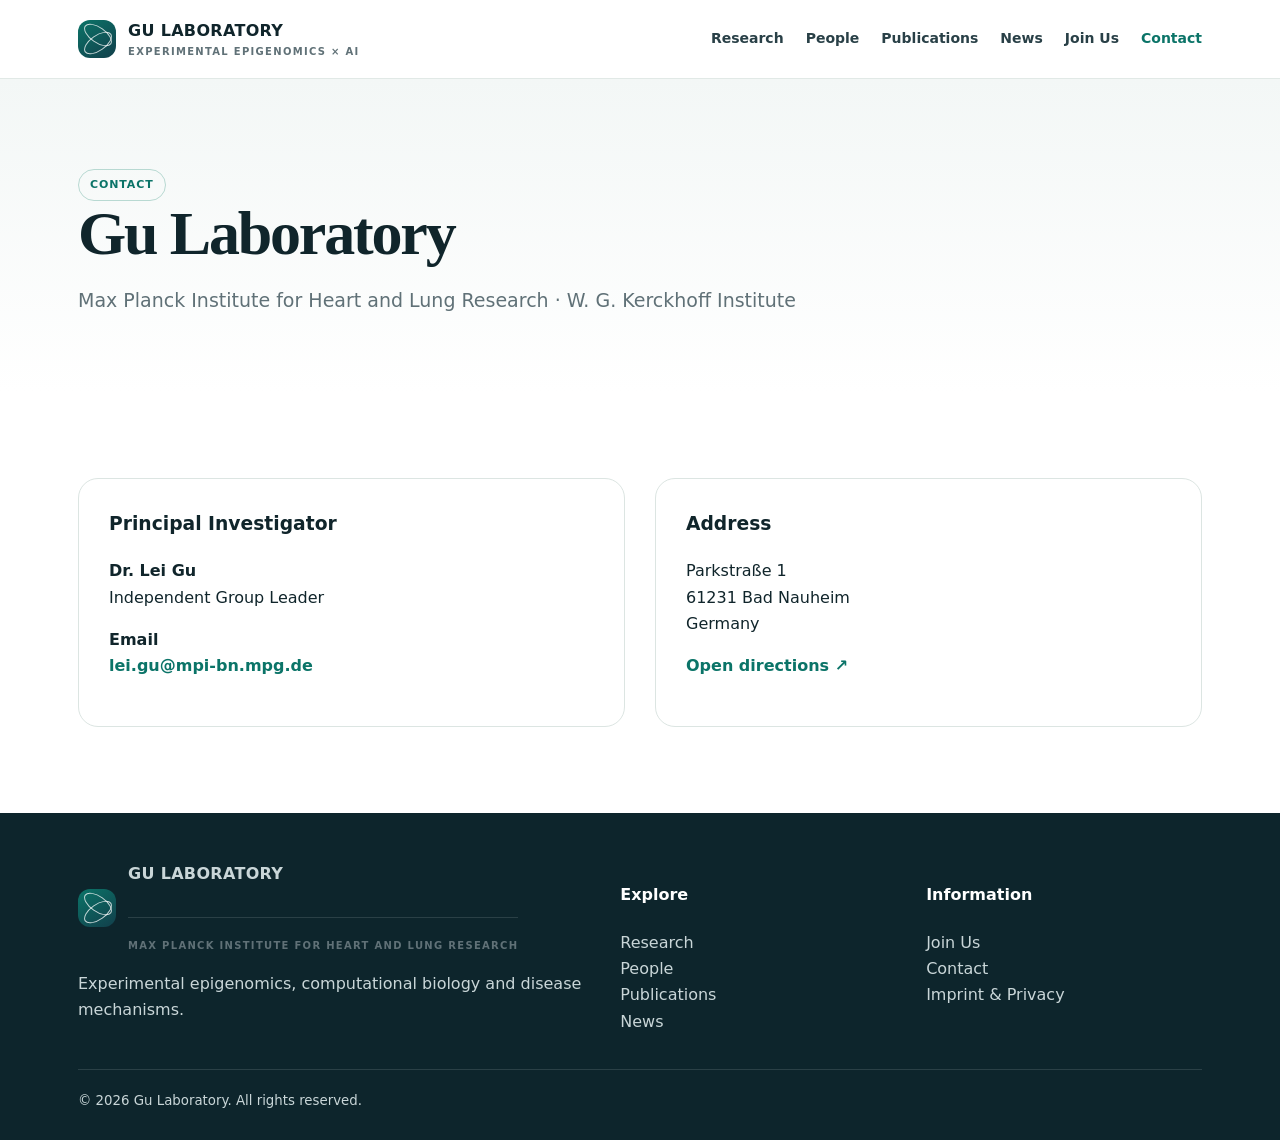
==== contact.html @ 1785a501 "Add contact page" ====
<!doctype html><html lang="en"><head><meta charset="utf-8"><meta name="viewport" content="width=device-width,initial-scale=1"><title>Contact | Gu Laboratory</title><meta name="description" content="Contact details for the Gu Laboratory in Bad Nauheim, Germany."><link rel="stylesheet" href="assets/styles.css"></head><body><header class="site-header"><div class="wrap nav"><a class="brand" href="index.html"><i class="mark"></i><span>GU LABORATORY<small>Experimental Epigenomics × AI</small></span></a><button class="menu" aria-label="Toggle navigation">☰</button><nav class="navlinks"><a href="research.html">Research</a><a href="people.html">People</a><a href="publications.html">Publications</a><a href="news.html">News</a><a href="join.html">Join Us</a><a class="active" href="contact.html">Contact</a></nav></div></header><main><section class="page-hero"><div class="wrap"><span class="pill">Contact</span><h1>Gu Laboratory</h1><p>Max Planck Institute for Heart and Lung Research · W. G. Kerckhoff Institute</p></div></section><section class="section"><div class="wrap contact-grid"><div class="contact-box"><h3>Principal Investigator</h3><p><strong>Dr. Lei Gu</strong><br>Independent Group Leader</p><p><strong>Email</strong><br><a class="text-link" href="mailto:lei.gu@mpi-bn.mpg.de">lei.gu@mpi-bn.mpg.de</a></p></div><div class="contact-box"><h3>Address</h3><p>Parkstraße 1<br>61231 Bad Nauheim<br>Germany</p><p><a class="text-link" href="https://www.google.com/maps/search/?api=1&query=Parkstra%C3%9Fe+1%2C+61231+Bad+Nauheim%2C+Germany" target="_blank" rel="noopener">Open directions ↗</a></p></div></div></section></main><footer class="footer"><div class="wrap"><div class="footer-grid"><div><a class="brand" href="index.html"><i class="mark"></i><span>GU LABORATORY<small>Max Planck Institute for Heart and Lung Research</small></span></a><p>Experimental epigenomics, computational biology and disease mechanisms.</p></div><div><h4>Explore</h4><a href="research.html">Research</a><br><a href="people.html">People</a><br><a href="publications.html">Publications</a><br><a href="news.html">News</a></div><div><h4>Information</h4><a href="join.html">Join Us</a><br><a href="contact.html">Contact</a><br><a href="legal.html">Imprint & Privacy</a></div></div><small>© 2026 Gu Laboratory. All rights reserved.</small></div></footer><script src="assets/script.js"></script></body></html>
---- assets/styles.css ----
:root{--ink:#10252b;--muted:#607177;--paper:#f6f8f7;--white:#fff;--teal:#0b7468;--teal2:#3aa894;--line:#dce5e2;--navy:#123a46;--max:1180px;--radius:20px;--shadow:0 18px 45px rgba(14,45,52,.10)}
*{box-sizing:border-box}html{scroll-behavior:smooth}body{margin:0;font-family:Inter,ui-sans-serif,system-ui,-apple-system,BlinkMacSystemFont,"Segoe UI",sans-serif;color:var(--ink);background:var(--white);line-height:1.65}a{color:inherit}img{max-width:100%;display:block}.wrap{max-width:var(--max);margin:auto;padding:0 28px}.site-header{position:sticky;top:0;z-index:50;background:rgba(255,255,255,.94);backdrop-filter:blur(14px);border-bottom:1px solid rgba(220,229,226,.85)}.nav{height:78px;display:flex;align-items:center;justify-content:space-between;gap:24px}.brand{text-decoration:none;display:flex;align-items:center;gap:12px;font-weight:800;letter-spacing:.02em}.mark{width:38px;height:38px;border-radius:12px;background:linear-gradient(145deg,var(--teal),#123f4b);position:relative;overflow:hidden}.mark:before,.mark:after{content:"";position:absolute;border:1px solid rgba(255,255,255,.75);border-radius:50%;width:30px;height:14px;left:4px}.mark:before{top:7px;transform:rotate(35deg)}.mark:after{bottom:7px;transform:rotate(-35deg)}.brand span small{display:block;font-size:10px;color:var(--muted);font-weight:700;letter-spacing:.13em;text-transform:uppercase}.navlinks{display:flex;align-items:center;gap:22px}.navlinks a{text-decoration:none;font-size:14px;font-weight:650;color:#294047}.navlinks a:hover,.navlinks a.active{color:var(--teal)}.menu{display:none;border:0;background:none;font-size:28px}.hero{min-height:650px;display:grid;align-items:center;background:radial-gradient(circle at 82% 35%,rgba(58,168,148,.30),transparent 24%),radial-gradient(circle at 72% 65%,rgba(141,216,200,.12),transparent 22%),linear-gradient(120deg,#071f26 0%,#0d3540 52%,#0b7468 100%)}.hero-inner{padding:92px 0;color:white;max-width:790px}.eyebrow{font-size:12px;letter-spacing:.18em;text-transform:uppercase;font-weight:800;color:#8dd8c8}.hero h1{font-family:Georgia,"Times New Roman",serif;font-size:clamp(48px,7vw,86px);line-height:.98;letter-spacing:-.045em;margin:16px 0 28px}.hero p{font-size:20px;max-width:720px;color:#d9e7e5}.actions{display:flex;gap:12px;flex-wrap:wrap;margin-top:34px}.btn{display:inline-flex;align-items:center;justify-content:center;text-decoration:none;border-radius:999px;padding:12px 20px;font-size:14px;font-weight:800;border:1px solid transparent}.btn.primary{background:#fff;color:var(--ink)}.btn.ghost{border-color:rgba(255,255,255,.5);color:#fff}.section{padding:86px 0}.section.soft{background:var(--paper)}.section-head{display:flex;justify-content:space-between;align-items:end;gap:30px;margin-bottom:34px}.section-head h2,.page-hero h1{font-family:Georgia,"Times New Roman",serif;font-size:clamp(38px,5vw,62px);line-height:1.05;letter-spacing:-.035em;margin:0}.section-head p{max-width:570px;color:var(--muted);margin:0}.grid{display:grid;gap:20px}.grid.cols-3{grid-template-columns:repeat(3,1fr)}.grid.cols-2{grid-template-columns:repeat(2,1fr)}.card{border:1px solid var(--line);border-radius:var(--radius);padding:28px;background:#fff;box-shadow:0 5px 20px rgba(20,60,66,.03)}.card h3{font-size:20px;margin:8px 0 10px}.card p{margin:0;color:var(--muted)}.number{font-size:12px;font-weight:900;color:var(--teal);letter-spacing:.12em}.research-card{min-height:270px;display:flex;flex-direction:column}.research-card .arrow{margin-top:auto;padding-top:24px;color:var(--teal);font-weight:800}.metric-row{display:grid;grid-template-columns:repeat(4,1fr);gap:1px;background:var(--line);border:1px solid var(--line);border-radius:var(--radius);overflow:hidden}.metric{background:#fff;padding:30px}.metric strong{display:block;font-family:Georgia,serif;font-size:34px}.metric span{font-size:13px;color:var(--muted)}.split{display:grid;grid-template-columns:1.05fr .95fr;gap:54px;align-items:center}.quote-panel{background:var(--navy);color:#fff;border-radius:28px;padding:48px;box-shadow:var(--shadow)}.quote-panel h2{font-family:Georgia,serif;font-size:40px;line-height:1.12;margin:0 0 18px}.quote-panel p{color:#d6e3e4}.news-card time{font-size:12px;color:var(--teal);font-weight:800;letter-spacing:.08em}.news-card h3{font-size:20px}.text-link{font-weight:800;color:var(--teal);text-decoration:none}.page-hero{padding:90px 0 56px;background:linear-gradient(180deg,#f3f7f6,#fff)}.page-hero p{font-size:19px;color:var(--muted);max-width:770px}.pill{display:inline-block;border:1px solid #b8d9d2;color:var(--teal);padding:6px 11px;border-radius:999px;font-size:11px;font-weight:850;letter-spacing:.08em;text-transform:uppercase}.program{padding:34px 0;border-top:1px solid var(--line);display:grid;grid-template-columns:70px 1fr 340px;gap:28px}.program h2{font-family:Georgia,serif;margin:0;font-size:32px}.program p{color:var(--muted);margin:8px 0}.program .meta{font-size:13px;color:#4f656b}.people-grid{display:grid;grid-template-columns:repeat(3,1fr);gap:18px}.person{border-top:3px solid var(--teal);border-radius:0 0 var(--radius) var(--radius);background:var(--paper);padding:25px;min-height:170px}.person h3{margin:0 0 3px}.role{font-size:13px;color:var(--teal);font-weight:800}.person p{font-size:14px;color:var(--muted)}.pi{display:grid;grid-template-columns:1.1fr .9fr;gap:24px;background:var(--navy);color:white;border-radius:28px;padding:42px;margin-bottom:42px}.pi p{color:#d6e3e4}.pi aside{border-left:1px solid rgba(255,255,255,.2);padding-left:28px}.pi aside div{margin-bottom:16px}.pi small{display:block;color:#8fd3c6;text-transform:uppercase;letter-spacing:.1em;font-weight:800}.pub-toolbar{display:flex;gap:8px;flex-wrap:wrap;margin-bottom:26px}.filter{border:1px solid var(--line);background:white;padding:8px 13px;border-radius:999px;font-weight:750;cursor:pointer}.filter.active{background:var(--ink);color:white}.pub{padding:24px 0;border-top:1px solid var(--line);display:grid;grid-template-columns:72px 1fr 120px;gap:18px}.pub .year{font-weight:900;color:var(--teal)}.pub h3{font-size:18px;margin:0 0 5px}.pub p{margin:0;color:var(--muted);font-size:14px}.journal{text-align:right;font-size:12px;font-weight:800;letter-spacing:.04em}.notice{border-left:4px solid var(--teal);background:#f0f7f5;padding:18px 20px;border-radius:0 14px 14px 0;color:#43585e}.contact-grid{display:grid;grid-template-columns:1fr 1fr;gap:30px}.contact-box{border:1px solid var(--line);border-radius:var(--radius);padding:30px}.contact-box h3{margin-top:0}.footer{background:#0d252c;color:#c9d6d8;padding:48px 0 28px}.footer-grid{display:grid;grid-template-columns:1.3fr repeat(2,.7fr);gap:30px}.footer a{color:#c9d6d8;text-decoration:none}.footer h4{color:#fff}.footer small{display:block;border-top:1px solid rgba(255,255,255,.12);padding-top:20px;margin-top:30px}.prose{max-width:860px}.prose h2{font-family:Georgia,serif;margin-top:42px}.prose p,.prose li{color:#4f6268}.tagline{font-family:Georgia,serif;font-size:30px;line-height:1.3}.hide{display:none!important}
@media(max-width:900px){.navlinks{display:none;position:absolute;top:78px;left:0;right:0;background:#fff;padding:20px 28px;border-bottom:1px solid var(--line);flex-direction:column;align-items:flex-start}.navlinks.open{display:flex}.menu{display:block}.grid.cols-3,.grid.cols-2,.people-grid,.split,.contact-grid,.pi{grid-template-columns:1fr}.metric-row{grid-template-columns:1fr 1fr}.program{grid-template-columns:50px 1fr}.program .meta{grid-column:2}.pub{grid-template-columns:60px 1fr}.journal{grid-column:2;text-align:left}.hero{min-height:590px;background-position:60% center}}
@media(max-width:560px){.wrap{padding:0 20px}.section{padding:64px 0}.hero-inner{padding:70px 0}.hero p{font-size:17px}.metric-row{grid-template-columns:1fr}.section-head{display:block}.section-head p{margin-top:14px}.program{grid-template-columns:1fr}.program .meta{grid-column:auto}.pi{padding:30px}.pi aside{border-left:0;border-top:1px solid rgba(255,255,255,.2);padding:20px 0 0}.footer-grid{grid-template-columns:1fr}.page-hero{padding-top:64px}}
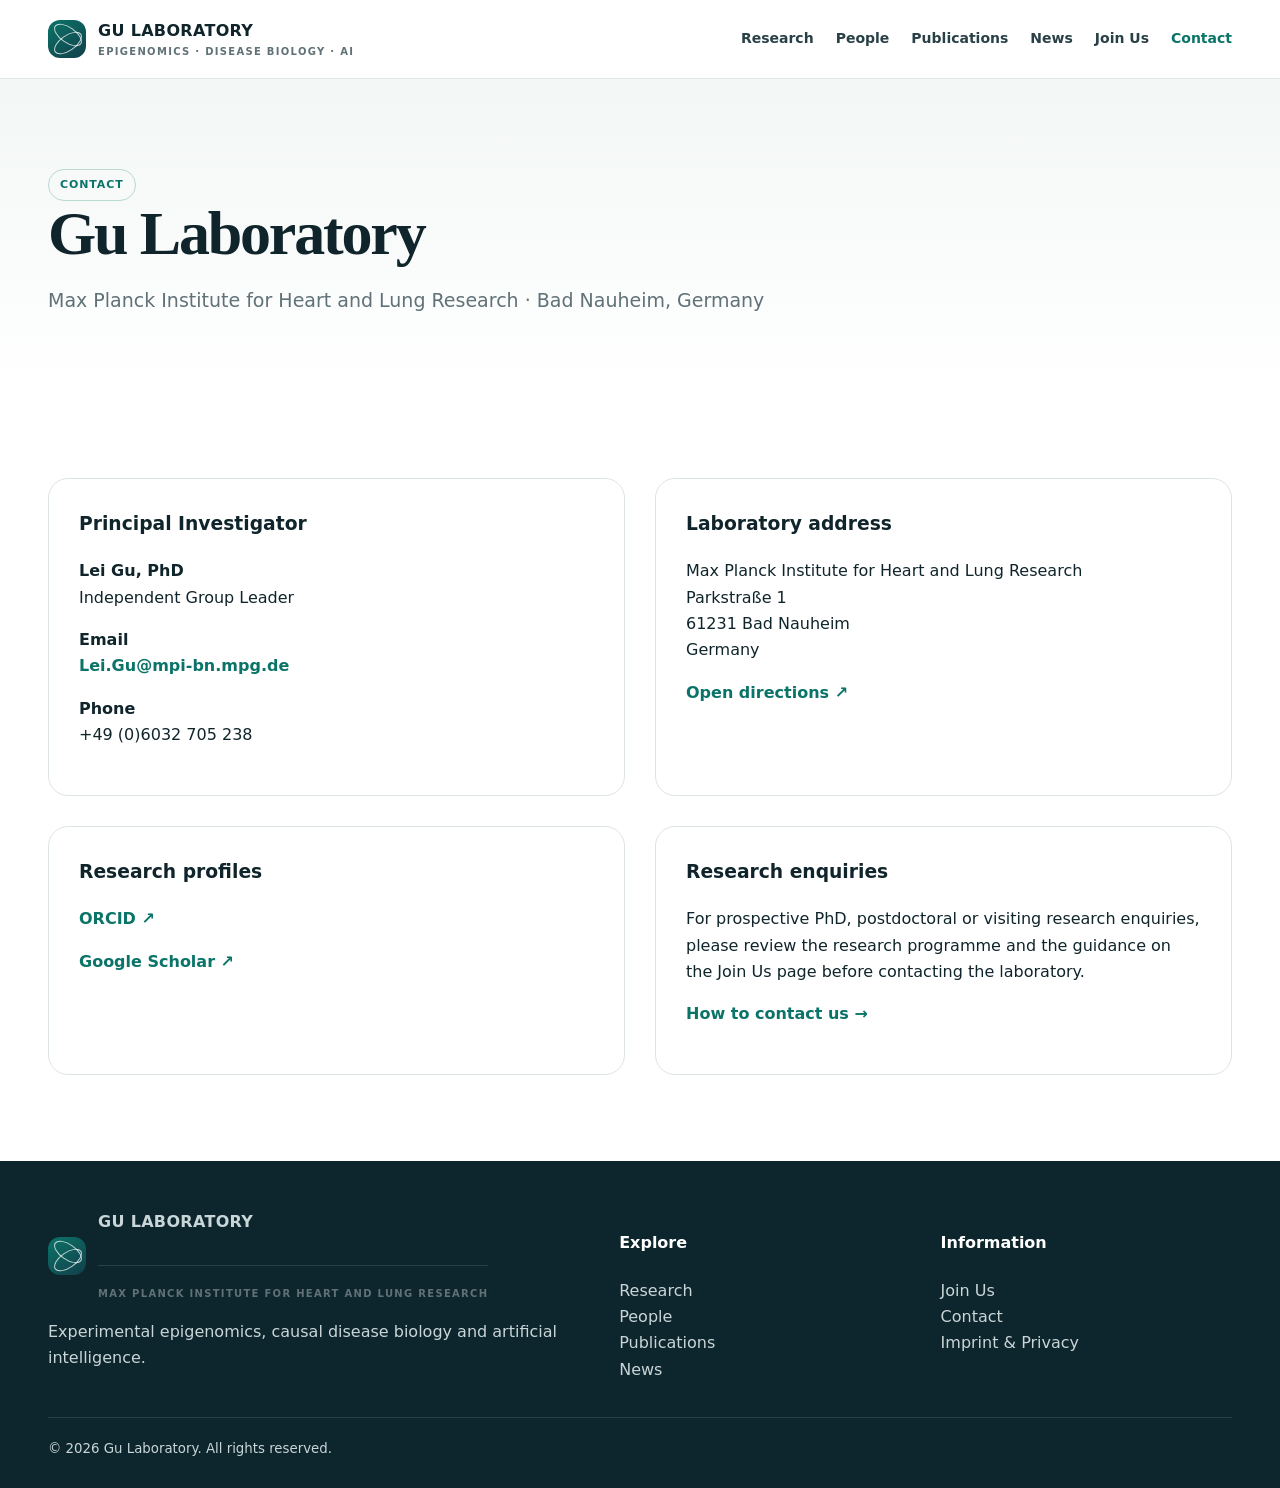
==== commit a0c22dba: "Update laboratory contact page" ====
--- a/contact.html
+++ b/contact.html
@@ -1 +1,21 @@
-<!doctype html><html lang="en"><head><meta charset="utf-8"><meta name="viewport" content="width=device-width,initial-scale=1"><title>Contact | Gu Laboratory</title><meta name="description" content="Contact details for the Gu Laboratory in Bad Nauheim, Germany."><link rel="stylesheet" href="assets/styles.css"></head><body><header class="site-header"><div class="wrap nav"><a class="brand" href="index.html"><i class="mark"></i><span>GU LABORATORY<small>Experimental Epigenomics × AI</small></span></a><button class="menu" aria-label="Toggle navigation">☰</button><nav class="navlinks"><a href="research.html">Research</a><a href="people.html">People</a><a href="publications.html">Publications</a><a href="news.html">News</a><a href="join.html">Join Us</a><a class="active" href="contact.html">Contact</a></nav></div></header><main><section class="page-hero"><div class="wrap"><span class="pill">Contact</span><h1>Gu Laboratory</h1><p>Max Planck Institute for Heart and Lung Research · W. G. Kerckhoff Institute</p></div></section><section class="section"><div class="wrap contact-grid"><div class="contact-box"><h3>Principal Investigator</h3><p><strong>Dr. Lei Gu</strong><br>Independent Group Leader</p><p><strong>Email</strong><br><a class="text-link" href="mailto:lei.gu@mpi-bn.mpg.de">lei.gu@mpi-bn.mpg.de</a></p></div><div class="contact-box"><h3>Address</h3><p>Parkstraße 1<br>61231 Bad Nauheim<br>Germany</p><p><a class="text-link" href="https://www.google.com/maps/search/?api=1&query=Parkstra%C3%9Fe+1%2C+61231+Bad+Nauheim%2C+Germany" target="_blank" rel="noopener">Open directions ↗</a></p></div></div></section></main><footer class="footer"><div class="wrap"><div class="footer-grid"><div><a class="brand" href="index.html"><i class="mark"></i><span>GU LABORATORY<small>Max Planck Institute for Heart and Lung Research</small></span></a><p>Experimental epigenomics, computational biology and disease mechanisms.</p></div><div><h4>Explore</h4><a href="research.html">Research</a><br><a href="people.html">People</a><br><a href="publications.html">Publications</a><br><a href="news.html">News</a></div><div><h4>Information</h4><a href="join.html">Join Us</a><br><a href="contact.html">Contact</a><br><a href="legal.html">Imprint & Privacy</a></div></div><small>© 2026 Gu Laboratory. All rights reserved.</small></div></footer><script src="assets/script.js"></script></body></html>+<!doctype html>
+<html lang="en">
+<head>
+  <meta charset="utf-8"><meta name="viewport" content="width=device-width,initial-scale=1">
+  <title>Contact | Gu Laboratory</title>
+  <meta name="description" content="Contact details for the Gu Laboratory at the Max Planck Institute for Heart and Lung Research in Bad Nauheim, Germany.">
+  <link rel="stylesheet" href="assets/styles.css">
+</head>
+<body>
+<header class="site-header"><div class="wrap nav"><a class="brand" href="index.html"><i class="mark"></i><span>GU LABORATORY<small>Epigenomics · Disease Biology · AI</small></span></a><button class="menu" aria-label="Toggle navigation">☰</button><nav class="navlinks"><a href="research.html">Research</a><a href="people.html">People</a><a href="publications.html">Publications</a><a href="news.html">News</a><a href="join.html">Join Us</a><a class="active" href="contact.html">Contact</a></nav></div></header>
+<main>
+<section class="page-hero"><div class="wrap"><span class="pill">Contact</span><h1>Gu Laboratory</h1><p>Max Planck Institute for Heart and Lung Research · Bad Nauheim, Germany</p></div></section>
+<section class="section"><div class="wrap contact-grid">
+  <div class="contact-box"><h3>Principal Investigator</h3><p><strong>Lei Gu, PhD</strong><br>Independent Group Leader</p><p><strong>Email</strong><br><a class="text-link" href="mailto:Lei.Gu@mpi-bn.mpg.de">Lei.Gu@mpi-bn.mpg.de</a></p><p><strong>Phone</strong><br>+49 (0)6032 705 238</p></div>
+  <div class="contact-box"><h3>Laboratory address</h3><p>Max Planck Institute for Heart and Lung Research<br>Parkstraße 1<br>61231 Bad Nauheim<br>Germany</p><p><a class="text-link" href="https://www.google.com/maps/search/?api=1&query=Parkstra%C3%9Fe+1%2C+61231+Bad+Nauheim%2C+Germany" target="_blank" rel="noopener">Open directions ↗</a></p></div>
+  <div class="contact-box"><h3>Research profiles</h3><p><a class="text-link" href="https://orcid.org/0000-0001-6469-9568" target="_blank" rel="noopener">ORCID ↗</a></p><p><a class="text-link" href="https://scholar.google.de/citations?user=OSRk4x4AAAAJ&hl=en" target="_blank" rel="noopener">Google Scholar ↗</a></p></div>
+  <div class="contact-box"><h3>Research enquiries</h3><p>For prospective PhD, postdoctoral or visiting research enquiries, please review the research programme and the guidance on the Join Us page before contacting the laboratory.</p><p><a class="text-link" href="join.html">How to contact us →</a></p></div>
+</div></section>
+</main>
+<footer class="footer"><div class="wrap"><div class="footer-grid"><div><a class="brand" href="index.html"><i class="mark"></i><span>GU LABORATORY<small>Max Planck Institute for Heart and Lung Research</small></span></a><p>Experimental epigenomics, causal disease biology and artificial intelligence.</p></div><div><h4>Explore</h4><a href="research.html">Research</a><br><a href="people.html">People</a><br><a href="publications.html">Publications</a><br><a href="news.html">News</a></div><div><h4>Information</h4><a href="join.html">Join Us</a><br><a href="contact.html">Contact</a><br><a href="legal.html">Imprint & Privacy</a></div></div><small>© 2026 Gu Laboratory. All rights reserved.</small></div></footer><script src="assets/script.js"></script>
+</body></html>
--- a/assets/styles.css
+++ b/assets/styles.css
@@ -1,4 +1,5 @@
-:root{--ink:#10252b;--muted:#607177;--paper:#f6f8f7;--white:#fff;--teal:#0b7468;--teal2:#3aa894;--line:#dce5e2;--navy:#123a46;--max:1180px;--radius:20px;--shadow:0 18px 45px rgba(14,45,52,.10)}
-*{box-sizing:border-box}html{scroll-behavior:smooth}body{margin:0;font-family:Inter,ui-sans-serif,system-ui,-apple-system,BlinkMacSystemFont,"Segoe UI",sans-serif;color:var(--ink);background:var(--white);line-height:1.65}a{color:inherit}img{max-width:100%;display:block}.wrap{max-width:var(--max);margin:auto;padding:0 28px}.site-header{position:sticky;top:0;z-index:50;background:rgba(255,255,255,.94);backdrop-filter:blur(14px);border-bottom:1px solid rgba(220,229,226,.85)}.nav{height:78px;display:flex;align-items:center;justify-content:space-between;gap:24px}.brand{text-decoration:none;display:flex;align-items:center;gap:12px;font-weight:800;letter-spacing:.02em}.mark{width:38px;height:38px;border-radius:12px;background:linear-gradient(145deg,var(--teal),#123f4b);position:relative;overflow:hidden}.mark:before,.mark:after{content:"";position:absolute;border:1px solid rgba(255,255,255,.75);border-radius:50%;width:30px;height:14px;left:4px}.mark:before{top:7px;transform:rotate(35deg)}.mark:after{bottom:7px;transform:rotate(-35deg)}.brand span small{display:block;font-size:10px;color:var(--muted);font-weight:700;letter-spacing:.13em;text-transform:uppercase}.navlinks{display:flex;align-items:center;gap:22px}.navlinks a{text-decoration:none;font-size:14px;font-weight:650;color:#294047}.navlinks a:hover,.navlinks a.active{color:var(--teal)}.menu{display:none;border:0;background:none;font-size:28px}.hero{min-height:650px;display:grid;align-items:center;background:radial-gradient(circle at 82% 35%,rgba(58,168,148,.30),transparent 24%),radial-gradient(circle at 72% 65%,rgba(141,216,200,.12),transparent 22%),linear-gradient(120deg,#071f26 0%,#0d3540 52%,#0b7468 100%)}.hero-inner{padding:92px 0;color:white;max-width:790px}.eyebrow{font-size:12px;letter-spacing:.18em;text-transform:uppercase;font-weight:800;color:#8dd8c8}.hero h1{font-family:Georgia,"Times New Roman",serif;font-size:clamp(48px,7vw,86px);line-height:.98;letter-spacing:-.045em;margin:16px 0 28px}.hero p{font-size:20px;max-width:720px;color:#d9e7e5}.actions{display:flex;gap:12px;flex-wrap:wrap;margin-top:34px}.btn{display:inline-flex;align-items:center;justify-content:center;text-decoration:none;border-radius:999px;padding:12px 20px;font-size:14px;font-weight:800;border:1px solid transparent}.btn.primary{background:#fff;color:var(--ink)}.btn.ghost{border-color:rgba(255,255,255,.5);color:#fff}.section{padding:86px 0}.section.soft{background:var(--paper)}.section-head{display:flex;justify-content:space-between;align-items:end;gap:30px;margin-bottom:34px}.section-head h2,.page-hero h1{font-family:Georgia,"Times New Roman",serif;font-size:clamp(38px,5vw,62px);line-height:1.05;letter-spacing:-.035em;margin:0}.section-head p{max-width:570px;color:var(--muted);margin:0}.grid{display:grid;gap:20px}.grid.cols-3{grid-template-columns:repeat(3,1fr)}.grid.cols-2{grid-template-columns:repeat(2,1fr)}.card{border:1px solid var(--line);border-radius:var(--radius);padding:28px;background:#fff;box-shadow:0 5px 20px rgba(20,60,66,.03)}.card h3{font-size:20px;margin:8px 0 10px}.card p{margin:0;color:var(--muted)}.number{font-size:12px;font-weight:900;color:var(--teal);letter-spacing:.12em}.research-card{min-height:270px;display:flex;flex-direction:column}.research-card .arrow{margin-top:auto;padding-top:24px;color:var(--teal);font-weight:800}.metric-row{display:grid;grid-template-columns:repeat(4,1fr);gap:1px;background:var(--line);border:1px solid var(--line);border-radius:var(--radius);overflow:hidden}.metric{background:#fff;padding:30px}.metric strong{display:block;font-family:Georgia,serif;font-size:34px}.metric span{font-size:13px;color:var(--muted)}.split{display:grid;grid-template-columns:1.05fr .95fr;gap:54px;align-items:center}.quote-panel{background:var(--navy);color:#fff;border-radius:28px;padding:48px;box-shadow:var(--shadow)}.quote-panel h2{font-family:Georgia,serif;font-size:40px;line-height:1.12;margin:0 0 18px}.quote-panel p{color:#d6e3e4}.news-card time{font-size:12px;color:var(--teal);font-weight:800;letter-spacing:.08em}.news-card h3{font-size:20px}.text-link{font-weight:800;color:var(--teal);text-decoration:none}.page-hero{padding:90px 0 56px;background:linear-gradient(180deg,#f3f7f6,#fff)}.page-hero p{font-size:19px;color:var(--muted);max-width:770px}.pill{display:inline-block;border:1px solid #b8d9d2;color:var(--teal);padding:6px 11px;border-radius:999px;font-size:11px;font-weight:850;letter-spacing:.08em;text-transform:uppercase}.program{padding:34px 0;border-top:1px solid var(--line);display:grid;grid-template-columns:70px 1fr 340px;gap:28px}.program h2{font-family:Georgia,serif;margin:0;font-size:32px}.program p{color:var(--muted);margin:8px 0}.program .meta{font-size:13px;color:#4f656b}.people-grid{display:grid;grid-template-columns:repeat(3,1fr);gap:18px}.person{border-top:3px solid var(--teal);border-radius:0 0 var(--radius) var(--radius);background:var(--paper);padding:25px;min-height:170px}.person h3{margin:0 0 3px}.role{font-size:13px;color:var(--teal);font-weight:800}.person p{font-size:14px;color:var(--muted)}.pi{display:grid;grid-template-columns:1.1fr .9fr;gap:24px;background:var(--navy);color:white;border-radius:28px;padding:42px;margin-bottom:42px}.pi p{color:#d6e3e4}.pi aside{border-left:1px solid rgba(255,255,255,.2);padding-left:28px}.pi aside div{margin-bottom:16px}.pi small{display:block;color:#8fd3c6;text-transform:uppercase;letter-spacing:.1em;font-weight:800}.pub-toolbar{display:flex;gap:8px;flex-wrap:wrap;margin-bottom:26px}.filter{border:1px solid var(--line);background:white;padding:8px 13px;border-radius:999px;font-weight:750;cursor:pointer}.filter.active{background:var(--ink);color:white}.pub{padding:24px 0;border-top:1px solid var(--line);display:grid;grid-template-columns:72px 1fr 120px;gap:18px}.pub .year{font-weight:900;color:var(--teal)}.pub h3{font-size:18px;margin:0 0 5px}.pub p{margin:0;color:var(--muted);font-size:14px}.journal{text-align:right;font-size:12px;font-weight:800;letter-spacing:.04em}.notice{border-left:4px solid var(--teal);background:#f0f7f5;padding:18px 20px;border-radius:0 14px 14px 0;color:#43585e}.contact-grid{display:grid;grid-template-columns:1fr 1fr;gap:30px}.contact-box{border:1px solid var(--line);border-radius:var(--radius);padding:30px}.contact-box h3{margin-top:0}.footer{background:#0d252c;color:#c9d6d8;padding:48px 0 28px}.footer-grid{display:grid;grid-template-columns:1.3fr repeat(2,.7fr);gap:30px}.footer a{color:#c9d6d8;text-decoration:none}.footer h4{color:#fff}.footer small{display:block;border-top:1px solid rgba(255,255,255,.12);padding-top:20px;margin-top:30px}.prose{max-width:860px}.prose h2{font-family:Georgia,serif;margin-top:42px}.prose p,.prose li{color:#4f6268}.tagline{font-family:Georgia,serif;font-size:30px;line-height:1.3}.hide{display:none!important}
+:root{--ink:#10252b;--muted:#607177;--paper:#f6f8f7;--white:#fff;--teal:#0b7468;--teal2:#3aa894;--line:#dce5e2;--navy:#123a46;--max:1240px;--radius:20px;--shadow:0 18px 45px rgba(14,45,52,.10)}
+*{box-sizing:border-box}html{scroll-behavior:smooth}body{margin:0;font-family:Inter,ui-sans-serif,system-ui,-apple-system,BlinkMacSystemFont,"Segoe UI",sans-serif;color:var(--ink);background:var(--white);line-height:1.65}a{color:inherit}img{max-width:100%;display:block}.wrap{max-width:var(--max);margin:auto;padding:0 28px}.site-header{position:sticky;top:0;z-index:50;background:rgba(255,255,255,.94);backdrop-filter:blur(14px);border-bottom:1px solid rgba(220,229,226,.85)}.nav{height:78px;display:flex;align-items:center;justify-content:space-between;gap:24px}.brand{text-decoration:none;display:flex;align-items:center;gap:12px;font-weight:800;letter-spacing:.02em}.mark{width:38px;height:38px;border-radius:12px;background:linear-gradient(145deg,var(--teal),#123f4b);position:relative;overflow:hidden}.mark:before,.mark:after{content:"";position:absolute;border:1px solid rgba(255,255,255,.75);border-radius:50%;width:30px;height:14px;left:4px}.mark:before{top:7px;transform:rotate(35deg)}.mark:after{bottom:7px;transform:rotate(-35deg)}.brand span small{display:block;font-size:10px;color:var(--muted);font-weight:700;letter-spacing:.13em;text-transform:uppercase}.navlinks{display:flex;align-items:center;gap:22px}.navlinks a{text-decoration:none;font-size:14px;font-weight:650;color:#294047}.navlinks a:hover,.navlinks a.active{color:var(--teal)}.menu{display:none;border:0;background:none;font-size:28px}.hero{min-height:620px;display:grid;align-items:center;background:radial-gradient(circle at 82% 35%,rgba(58,168,148,.30),transparent 24%),radial-gradient(circle at 72% 65%,rgba(141,216,200,.12),transparent 22%),linear-gradient(120deg,#071f26 0%,#0d3540 52%,#0b7468 100%)}.hero-inner{padding:82px 0;color:white;max-width:940px}.eyebrow{font-size:12px;letter-spacing:.18em;text-transform:uppercase;font-weight:800;color:#8dd8c8}.hero h1{font-family:Georgia,"Times New Roman",serif;font-size:clamp(44px,6vw,74px);line-height:1.02;letter-spacing:-.045em;margin:16px 0 26px}.hero p{font-size:19px;max-width:860px;color:#d9e7e5}.actions{display:flex;gap:12px;flex-wrap:wrap;margin-top:34px}.btn{display:inline-flex;align-items:center;justify-content:center;text-decoration:none;border-radius:999px;padding:12px 20px;font-size:14px;font-weight:800;border:1px solid transparent}.btn.primary{background:#fff;color:var(--ink)}.btn.ghost{border-color:rgba(255,255,255,.5);color:#fff}.btn.dark{background:var(--ink);color:white}.pipeline{display:flex;align-items:center;gap:10px;flex-wrap:wrap;margin-top:26px;padding:12px 16px;border:1px solid rgba(255,255,255,.22);border-radius:14px;background:rgba(255,255,255,.06);width:max-content;max-width:100%}.pipeline span{font-size:12px;font-weight:850;letter-spacing:.08em;text-transform:uppercase;color:#e7f5f2}.pipeline b{font-weight:600;color:#78cdbc}.section{padding:86px 0}.section.soft{background:var(--paper)}.section-head{display:flex;justify-content:space-between;align-items:end;gap:30px;margin-bottom:34px}.section-head h2,.page-hero h1{font-family:Georgia,"Times New Roman",serif;font-size:clamp(38px,5vw,62px);line-height:1.05;letter-spacing:-.035em;margin:0}.section-head p{max-width:570px;color:var(--muted);margin:0}.grid{display:grid;gap:20px}.grid.cols-4{grid-template-columns:repeat(4,1fr)}.grid.cols-3{grid-template-columns:repeat(3,1fr)}.grid.cols-2{grid-template-columns:repeat(2,1fr)}.card{border:1px solid var(--line);border-radius:var(--radius);padding:28px;background:#fff;box-shadow:0 5px 20px rgba(20,60,66,.03)}.card h3{font-size:20px;margin:8px 0 10px}.card p{margin:0;color:var(--muted)}.number{font-size:12px;font-weight:900;color:var(--teal);letter-spacing:.12em}.research-card{min-height:295px;display:flex;flex-direction:column}.research-card .arrow{margin-top:auto;padding-top:24px;color:var(--teal);font-weight:800}.highlight-card{display:flex;flex-direction:column;min-height:275px}.highlight-card small{display:block;margin-top:auto;padding-top:22px;color:#53686e;font-weight:800;letter-spacing:.02em}.status{display:inline-block;width:max-content;border-radius:999px;padding:4px 8px;font-size:10px;font-weight:850;letter-spacing:.06em;text-transform:uppercase;margin:2px 0 6px}.status.established{background:#e6f4ef;color:#08685d}.status.review{background:#eef2f8;color:#385577}.status.development{background:#f7f1e7;color:#7a5a25}.status.planned{background:#f1eef6;color:#69517b}.metric-row{display:grid;grid-template-columns:repeat(4,1fr);gap:1px;background:var(--line);border:1px solid var(--line);border-radius:var(--radius);overflow:hidden}.metric{background:#fff;padding:30px}.metric strong{display:block;font-family:Georgia,serif;font-size:34px}.metric span{font-size:13px;color:var(--muted)}.split{display:grid;grid-template-columns:1.05fr .95fr;gap:54px;align-items:center}.quote-panel{background:var(--navy);color:#fff;border-radius:28px;padding:48px;box-shadow:var(--shadow)}.quote-panel h2{font-family:Georgia,serif;font-size:40px;line-height:1.12;margin:0 0 18px}.quote-panel p{color:#d6e3e4}.news-card time{font-size:12px;color:var(--teal);font-weight:800;letter-spacing:.08em}.news-card h3{font-size:20px}.text-link{font-weight:800;color:var(--teal);text-decoration:none}.page-hero{padding:90px 0 56px;background:linear-gradient(180deg,#f3f7f6,#fff)}.page-hero p{font-size:19px;color:var(--muted);max-width:880px}.pill{display:inline-block;border:1px solid #b8d9d2;color:var(--teal);padding:6px 11px;border-radius:999px;font-size:11px;font-weight:850;letter-spacing:.08em;text-transform:uppercase}.program{padding:38px 0;border-top:1px solid var(--line);display:grid;grid-template-columns:70px 1fr 350px;gap:30px}.program h2{font-family:Georgia,serif;margin:0;font-size:32px}.program p{color:var(--muted);margin:8px 0 14px}.program .meta{font-size:13px;color:#4f656b;line-height:1.9}.program .meta .status{margin-right:5px}.people-grid{display:grid;grid-template-columns:repeat(3,1fr);gap:18px}.person{border-top:3px solid var(--teal);border-radius:0 0 var(--radius) var(--radius);background:var(--paper);padding:25px;min-height:170px}.person h3{margin:0 0 3px}.role{font-size:13px;color:var(--teal);font-weight:800}.person p{font-size:14px;color:var(--muted)}.pi{display:grid;grid-template-columns:1.1fr .9fr;gap:24px;background:var(--navy);color:white;border-radius:28px;padding:42px;margin-bottom:42px}.pi p{color:#d6e3e4}.pi aside{border-left:1px solid rgba(255,255,255,.2);padding-left:28px}.pi aside div{margin-bottom:16px}.pi small{display:block;color:#8fd3c6;text-transform:uppercase;letter-spacing:.1em;font-weight:800}.pub-toolbar{display:flex;gap:8px;flex-wrap:wrap;margin-bottom:26px}.filter{border:1px solid var(--line);background:white;padding:8px 13px;border-radius:999px;font-weight:750;cursor:pointer}.filter.active{background:var(--ink);color:white}.pub{padding:24px 0;border-top:1px solid var(--line);display:grid;grid-template-columns:72px 1fr 120px;gap:18px}.pub .year{font-weight:900;color:var(--teal)}.pub h3{font-size:18px;margin:0 0 5px}.pub p{margin:0;color:var(--muted);font-size:14px}.journal{text-align:right;font-size:12px;font-weight:800;letter-spacing:.04em}.notice{border-left:4px solid var(--teal);background:#f0f7f5;padding:18px 20px;border-radius:0 14px 14px 0;color:#43585e}.contact-grid{display:grid;grid-template-columns:1fr 1fr;gap:30px}.contact-box{border:1px solid var(--line);border-radius:var(--radius);padding:30px}.contact-box h3{margin-top:0}.footer{background:#0d252c;color:#c9d6d8;padding:48px 0 28px}.footer-grid{display:grid;grid-template-columns:1.3fr repeat(2,.7fr);gap:30px}.footer a{color:#c9d6d8;text-decoration:none}.footer h4{color:#fff}.footer small{display:block;border-top:1px solid rgba(255,255,255,.12);padding-top:20px;margin-top:30px}.prose{max-width:860px}.prose h2{font-family:Georgia,serif;margin-top:42px}.prose p,.prose li{color:#4f6268}.tagline{font-family:Georgia,serif;font-size:30px;line-height:1.3}.hide{display:none!important}
+@media(max-width:1100px){.grid.cols-4{grid-template-columns:repeat(2,1fr)}.program{grid-template-columns:60px 1fr 290px}}
 @media(max-width:900px){.navlinks{display:none;position:absolute;top:78px;left:0;right:0;background:#fff;padding:20px 28px;border-bottom:1px solid var(--line);flex-direction:column;align-items:flex-start}.navlinks.open{display:flex}.menu{display:block}.grid.cols-3,.grid.cols-2,.people-grid,.split,.contact-grid,.pi{grid-template-columns:1fr}.metric-row{grid-template-columns:1fr 1fr}.program{grid-template-columns:50px 1fr}.program .meta{grid-column:2}.pub{grid-template-columns:60px 1fr}.journal{grid-column:2;text-align:left}.hero{min-height:590px;background-position:60% center}}
-@media(max-width:560px){.wrap{padding:0 20px}.section{padding:64px 0}.hero-inner{padding:70px 0}.hero p{font-size:17px}.metric-row{grid-template-columns:1fr}.section-head{display:block}.section-head p{margin-top:14px}.program{grid-template-columns:1fr}.program .meta{grid-column:auto}.pi{padding:30px}.pi aside{border-left:0;border-top:1px solid rgba(255,255,255,.2);padding:20px 0 0}.footer-grid{grid-template-columns:1fr}.page-hero{padding-top:64px}}
+@media(max-width:560px){.wrap{padding:0 20px}.section{padding:64px 0}.hero-inner{padding:70px 0}.hero p{font-size:17px}.grid.cols-4{grid-template-columns:1fr}.pipeline{gap:7px}.pipeline span{font-size:10px}.metric-row{grid-template-columns:1fr}.section-head{display:block}.section-head p{margin-top:14px}.program{grid-template-columns:1fr}.program .meta{grid-column:auto}.pi{padding:30px}.pi aside{border-left:0;border-top:1px solid rgba(255,255,255,.2);padding:20px 0 0}.footer-grid{grid-template-columns:1fr}.page-hero{padding-top:64px}}
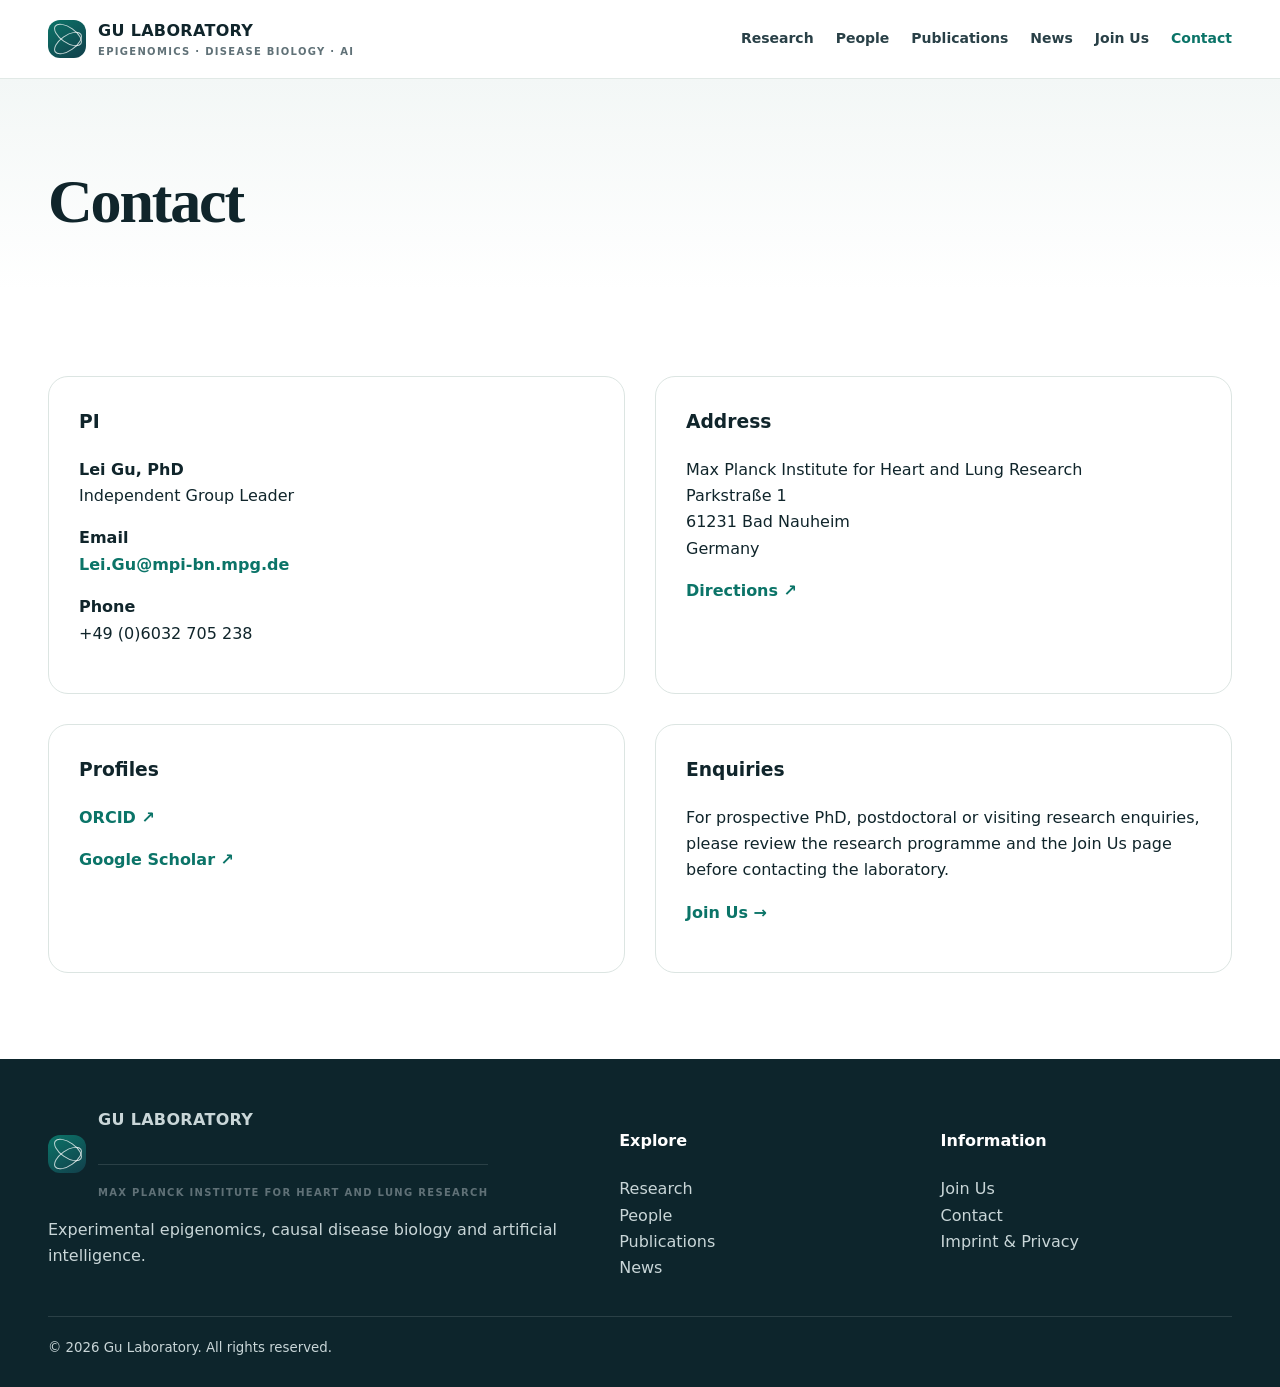
==== commit eb7d9dd9: "Simplify contact page headings" ====
--- a/contact.html
+++ b/contact.html
@@ -9,12 +9,12 @@
 <body>
 <header class="site-header"><div class="wrap nav"><a class="brand" href="index.html"><i class="mark"></i><span>GU LABORATORY<small>Epigenomics · Disease Biology · AI</small></span></a><button class="menu" aria-label="Toggle navigation">☰</button><nav class="navlinks"><a href="research.html">Research</a><a href="people.html">People</a><a href="publications.html">Publications</a><a href="news.html">News</a><a href="join.html">Join Us</a><a class="active" href="contact.html">Contact</a></nav></div></header>
 <main>
-<section class="page-hero"><div class="wrap"><span class="pill">Contact</span><h1>Gu Laboratory</h1><p>Max Planck Institute for Heart and Lung Research · Bad Nauheim, Germany</p></div></section>
+<section class="page-hero"><div class="wrap"><h1>Contact</h1></div></section>
 <section class="section"><div class="wrap contact-grid">
-  <div class="contact-box"><h3>Principal Investigator</h3><p><strong>Lei Gu, PhD</strong><br>Independent Group Leader</p><p><strong>Email</strong><br><a class="text-link" href="mailto:Lei.Gu@mpi-bn.mpg.de">Lei.Gu@mpi-bn.mpg.de</a></p><p><strong>Phone</strong><br>+49 (0)6032 705 238</p></div>
-  <div class="contact-box"><h3>Laboratory address</h3><p>Max Planck Institute for Heart and Lung Research<br>Parkstraße 1<br>61231 Bad Nauheim<br>Germany</p><p><a class="text-link" href="https://www.google.com/maps/search/?api=1&query=Parkstra%C3%9Fe+1%2C+61231+Bad+Nauheim%2C+Germany" target="_blank" rel="noopener">Open directions ↗</a></p></div>
-  <div class="contact-box"><h3>Research profiles</h3><p><a class="text-link" href="https://orcid.org/0000-0001-6469-9568" target="_blank" rel="noopener">ORCID ↗</a></p><p><a class="text-link" href="https://scholar.google.de/citations?user=OSRk4x4AAAAJ&hl=en" target="_blank" rel="noopener">Google Scholar ↗</a></p></div>
-  <div class="contact-box"><h3>Research enquiries</h3><p>For prospective PhD, postdoctoral or visiting research enquiries, please review the research programme and the guidance on the Join Us page before contacting the laboratory.</p><p><a class="text-link" href="join.html">How to contact us →</a></p></div>
+  <div class="contact-box"><h3>PI</h3><p><strong>Lei Gu, PhD</strong><br>Independent Group Leader</p><p><strong>Email</strong><br><a class="text-link" href="mailto:Lei.Gu@mpi-bn.mpg.de">Lei.Gu@mpi-bn.mpg.de</a></p><p><strong>Phone</strong><br>+49 (0)6032 705 238</p></div>
+  <div class="contact-box"><h3>Address</h3><p>Max Planck Institute for Heart and Lung Research<br>Parkstraße 1<br>61231 Bad Nauheim<br>Germany</p><p><a class="text-link" href="https://www.google.com/maps/search/?api=1&query=Parkstra%C3%9Fe+1%2C+61231+Bad+Nauheim%2C+Germany" target="_blank" rel="noopener">Directions ↗</a></p></div>
+  <div class="contact-box"><h3>Profiles</h3><p><a class="text-link" href="https://orcid.org/0000-0001-6469-9568" target="_blank" rel="noopener">ORCID ↗</a></p><p><a class="text-link" href="https://scholar.google.de/citations?user=OSRk4x4AAAAJ&hl=en" target="_blank" rel="noopener">Google Scholar ↗</a></p></div>
+  <div class="contact-box"><h3>Enquiries</h3><p>For prospective PhD, postdoctoral or visiting research enquiries, please review the research programme and the Join Us page before contacting the laboratory.</p><p><a class="text-link" href="join.html">Join Us →</a></p></div>
 </div></section>
 </main>
 <footer class="footer"><div class="wrap"><div class="footer-grid"><div><a class="brand" href="index.html"><i class="mark"></i><span>GU LABORATORY<small>Max Planck Institute for Heart and Lung Research</small></span></a><p>Experimental epigenomics, causal disease biology and artificial intelligence.</p></div><div><h4>Explore</h4><a href="research.html">Research</a><br><a href="people.html">People</a><br><a href="publications.html">Publications</a><br><a href="news.html">News</a></div><div><h4>Information</h4><a href="join.html">Join Us</a><br><a href="contact.html">Contact</a><br><a href="legal.html">Imprint & Privacy</a></div></div><small>© 2026 Gu Laboratory. All rights reserved.</small></div></footer><script src="assets/script.js"></script>
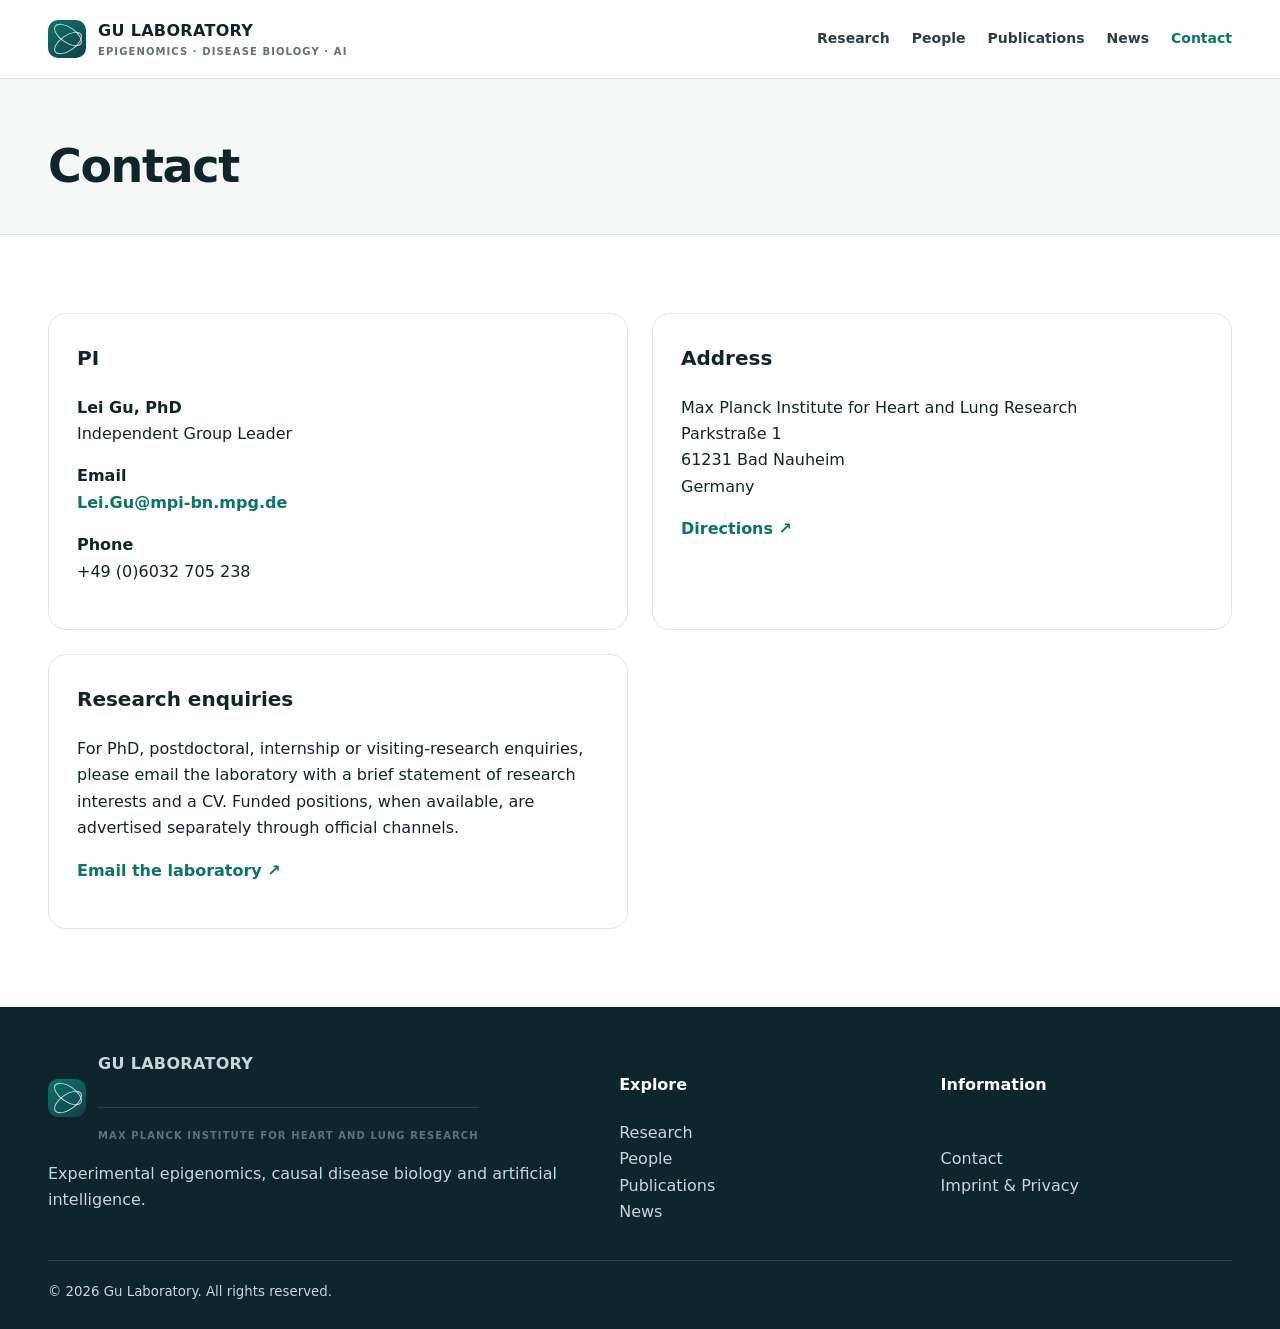
==== commit 83510691: "Merge recruitment enquiries into Contact" ====
--- a/contact.html
+++ b/contact.html
@@ -7,15 +7,14 @@
   <link rel="stylesheet" href="assets/styles.css">
 </head>
 <body>
-<header class="site-header"><div class="wrap nav"><a class="brand" href="index.html"><i class="mark"></i><span>GU LABORATORY<small>Epigenomics · Disease Biology · AI</small></span></a><button class="menu" aria-label="Toggle navigation">☰</button><nav class="navlinks"><a href="research.html">Research</a><a href="people.html">People</a><a href="publications.html">Publications</a><a href="news.html">News</a><a href="join.html">Join Us</a><a class="active" href="contact.html">Contact</a></nav></div></header>
+<header class="site-header"><div class="wrap nav"><a class="brand" href="index.html"><i class="mark"></i><span>GU LABORATORY<small>Epigenomics · Disease Biology · AI</small></span></a><button class="menu" aria-label="Toggle navigation">☰</button><nav class="navlinks"><a href="research.html">Research</a><a href="people.html">People</a><a href="publications.html">Publications</a><a href="news.html">News</a><a class="active" href="contact.html">Contact</a></nav></div></header>
 <main>
 <section class="page-hero"><div class="wrap"><h1>Contact</h1></div></section>
 <section class="section"><div class="wrap contact-grid">
   <div class="contact-box"><h3>PI</h3><p><strong>Lei Gu, PhD</strong><br>Independent Group Leader</p><p><strong>Email</strong><br><a class="text-link" href="mailto:Lei.Gu@mpi-bn.mpg.de">Lei.Gu@mpi-bn.mpg.de</a></p><p><strong>Phone</strong><br>+49 (0)6032 705 238</p></div>
   <div class="contact-box"><h3>Address</h3><p>Max Planck Institute for Heart and Lung Research<br>Parkstraße 1<br>61231 Bad Nauheim<br>Germany</p><p><a class="text-link" href="https://www.google.com/maps/search/?api=1&query=Parkstra%C3%9Fe+1%2C+61231+Bad+Nauheim%2C+Germany" target="_blank" rel="noopener">Directions ↗</a></p></div>
-  <div class="contact-box"><h3>Profiles</h3><p><a class="text-link" href="https://orcid.org/0000-0001-6469-9568" target="_blank" rel="noopener">ORCID ↗</a></p><p><a class="text-link" href="https://scholar.google.de/citations?user=OSRk4x4AAAAJ&hl=en" target="_blank" rel="noopener">Google Scholar ↗</a></p></div>
-  <div class="contact-box"><h3>Enquiries</h3><p>For prospective PhD, postdoctoral or visiting research enquiries, please review the research programme and the Join Us page before contacting the laboratory.</p><p><a class="text-link" href="join.html">Join Us →</a></p></div>
+  <div class="contact-box enquiries-box" id="enquiries"><h3>Research enquiries</h3><p>For PhD, postdoctoral, internship or visiting-research enquiries, please email the laboratory with a brief statement of research interests and a CV. Funded positions, when available, are advertised separately through official channels.</p><p><a class="text-link" href="mailto:Lei.Gu@mpi-bn.mpg.de?subject=Research%20enquiry">Email the laboratory ↗</a></p></div>
 </div></section>
 </main>
-<footer class="footer"><div class="wrap"><div class="footer-grid"><div><a class="brand" href="index.html"><i class="mark"></i><span>GU LABORATORY<small>Max Planck Institute for Heart and Lung Research</small></span></a><p>Experimental epigenomics, causal disease biology and artificial intelligence.</p></div><div><h4>Explore</h4><a href="research.html">Research</a><br><a href="people.html">People</a><br><a href="publications.html">Publications</a><br><a href="news.html">News</a></div><div><h4>Information</h4><a href="join.html">Join Us</a><br><a href="contact.html">Contact</a><br><a href="legal.html">Imprint & Privacy</a></div></div><small>© 2026 Gu Laboratory. All rights reserved.</small></div></footer><script src="assets/script.js"></script>
+<footer class="footer"><div class="wrap"><div class="footer-grid"><div><a class="brand" href="index.html"><i class="mark"></i><span>GU LABORATORY<small>Max Planck Institute for Heart and Lung Research</small></span></a><p>Experimental epigenomics, causal disease biology and artificial intelligence.</p></div><div><h4>Explore</h4><a href="research.html">Research</a><br><a href="people.html">People</a><br><a href="publications.html">Publications</a><br><a href="news.html">News</a></div><div><h4>Information</h4><br><a href="contact.html">Contact</a><br><a href="legal.html">Imprint & Privacy</a></div></div><small>© 2026 Gu Laboratory. All rights reserved.</small></div></footer><script src="assets/script.js"></script>
 </body></html>
--- a/assets/styles.css
+++ b/assets/styles.css
@@ -1,5 +1,7 @@
-:root{--ink:#10252b;--muted:#607177;--paper:#f6f8f7;--white:#fff;--teal:#0b7468;--teal2:#3aa894;--line:#dce5e2;--navy:#123a46;--max:1240px;--radius:20px;--shadow:0 18px 45px rgba(14,45,52,.10)}
-*{box-sizing:border-box}html{scroll-behavior:smooth}body{margin:0;font-family:Inter,ui-sans-serif,system-ui,-apple-system,BlinkMacSystemFont,"Segoe UI",sans-serif;color:var(--ink);background:var(--white);line-height:1.65}a{color:inherit}img{max-width:100%;display:block}.wrap{max-width:var(--max);margin:auto;padding:0 28px}.site-header{position:sticky;top:0;z-index:50;background:rgba(255,255,255,.94);backdrop-filter:blur(14px);border-bottom:1px solid rgba(220,229,226,.85)}.nav{height:78px;display:flex;align-items:center;justify-content:space-between;gap:24px}.brand{text-decoration:none;display:flex;align-items:center;gap:12px;font-weight:800;letter-spacing:.02em}.mark{width:38px;height:38px;border-radius:12px;background:linear-gradient(145deg,var(--teal),#123f4b);position:relative;overflow:hidden}.mark:before,.mark:after{content:"";position:absolute;border:1px solid rgba(255,255,255,.75);border-radius:50%;width:30px;height:14px;left:4px}.mark:before{top:7px;transform:rotate(35deg)}.mark:after{bottom:7px;transform:rotate(-35deg)}.brand span small{display:block;font-size:10px;color:var(--muted);font-weight:700;letter-spacing:.13em;text-transform:uppercase}.navlinks{display:flex;align-items:center;gap:22px}.navlinks a{text-decoration:none;font-size:14px;font-weight:650;color:#294047}.navlinks a:hover,.navlinks a.active{color:var(--teal)}.menu{display:none;border:0;background:none;font-size:28px}.hero{min-height:620px;display:grid;align-items:center;background:radial-gradient(circle at 82% 35%,rgba(58,168,148,.30),transparent 24%),radial-gradient(circle at 72% 65%,rgba(141,216,200,.12),transparent 22%),linear-gradient(120deg,#071f26 0%,#0d3540 52%,#0b7468 100%)}.hero-inner{padding:82px 0;color:white;max-width:940px}.eyebrow{font-size:12px;letter-spacing:.18em;text-transform:uppercase;font-weight:800;color:#8dd8c8}.hero h1{font-family:Georgia,"Times New Roman",serif;font-size:clamp(44px,6vw,74px);line-height:1.02;letter-spacing:-.045em;margin:16px 0 26px}.hero p{font-size:19px;max-width:860px;color:#d9e7e5}.actions{display:flex;gap:12px;flex-wrap:wrap;margin-top:34px}.btn{display:inline-flex;align-items:center;justify-content:center;text-decoration:none;border-radius:999px;padding:12px 20px;font-size:14px;font-weight:800;border:1px solid transparent}.btn.primary{background:#fff;color:var(--ink)}.btn.ghost{border-color:rgba(255,255,255,.5);color:#fff}.btn.dark{background:var(--ink);color:white}.pipeline{display:flex;align-items:center;gap:10px;flex-wrap:wrap;margin-top:26px;padding:12px 16px;border:1px solid rgba(255,255,255,.22);border-radius:14px;background:rgba(255,255,255,.06);width:max-content;max-width:100%}.pipeline span{font-size:12px;font-weight:850;letter-spacing:.08em;text-transform:uppercase;color:#e7f5f2}.pipeline b{font-weight:600;color:#78cdbc}.section{padding:86px 0}.section.soft{background:var(--paper)}.section-head{display:flex;justify-content:space-between;align-items:end;gap:30px;margin-bottom:34px}.section-head h2,.page-hero h1{font-family:Georgia,"Times New Roman",serif;font-size:clamp(38px,5vw,62px);line-height:1.05;letter-spacing:-.035em;margin:0}.section-head p{max-width:570px;color:var(--muted);margin:0}.grid{display:grid;gap:20px}.grid.cols-4{grid-template-columns:repeat(4,1fr)}.grid.cols-3{grid-template-columns:repeat(3,1fr)}.grid.cols-2{grid-template-columns:repeat(2,1fr)}.card{border:1px solid var(--line);border-radius:var(--radius);padding:28px;background:#fff;box-shadow:0 5px 20px rgba(20,60,66,.03)}.card h3{font-size:20px;margin:8px 0 10px}.card p{margin:0;color:var(--muted)}.number{font-size:12px;font-weight:900;color:var(--teal);letter-spacing:.12em}.research-card{min-height:295px;display:flex;flex-direction:column}.research-card .arrow{margin-top:auto;padding-top:24px;color:var(--teal);font-weight:800}.highlight-card{display:flex;flex-direction:column;min-height:275px}.highlight-card small{display:block;margin-top:auto;padding-top:22px;color:#53686e;font-weight:800;letter-spacing:.02em}.status{display:inline-block;width:max-content;border-radius:999px;padding:4px 8px;font-size:10px;font-weight:850;letter-spacing:.06em;text-transform:uppercase;margin:2px 0 6px}.status.established{background:#e6f4ef;color:#08685d}.status.review{background:#eef2f8;color:#385577}.status.development{background:#f7f1e7;color:#7a5a25}.status.planned{background:#f1eef6;color:#69517b}.metric-row{display:grid;grid-template-columns:repeat(4,1fr);gap:1px;background:var(--line);border:1px solid var(--line);border-radius:var(--radius);overflow:hidden}.metric{background:#fff;padding:30px}.metric strong{display:block;font-family:Georgia,serif;font-size:34px}.metric span{font-size:13px;color:var(--muted)}.split{display:grid;grid-template-columns:1.05fr .95fr;gap:54px;align-items:center}.quote-panel{background:var(--navy);color:#fff;border-radius:28px;padding:48px;box-shadow:var(--shadow)}.quote-panel h2{font-family:Georgia,serif;font-size:40px;line-height:1.12;margin:0 0 18px}.quote-panel p{color:#d6e3e4}.news-card time{font-size:12px;color:var(--teal);font-weight:800;letter-spacing:.08em}.news-card h3{font-size:20px}.text-link{font-weight:800;color:var(--teal);text-decoration:none}.page-hero{padding:90px 0 56px;background:linear-gradient(180deg,#f3f7f6,#fff)}.page-hero p{font-size:19px;color:var(--muted);max-width:880px}.pill{display:inline-block;border:1px solid #b8d9d2;color:var(--teal);padding:6px 11px;border-radius:999px;font-size:11px;font-weight:850;letter-spacing:.08em;text-transform:uppercase}.program{padding:38px 0;border-top:1px solid var(--line);display:grid;grid-template-columns:70px 1fr 350px;gap:30px}.program h2{font-family:Georgia,serif;margin:0;font-size:32px}.program p{color:var(--muted);margin:8px 0 14px}.program .meta{font-size:13px;color:#4f656b;line-height:1.9}.program .meta .status{margin-right:5px}.people-grid{display:grid;grid-template-columns:repeat(3,1fr);gap:18px}.person{border-top:3px solid var(--teal);border-radius:0 0 var(--radius) var(--radius);background:var(--paper);padding:25px;min-height:170px}.person h3{margin:0 0 3px}.role{font-size:13px;color:var(--teal);font-weight:800}.person p{font-size:14px;color:var(--muted)}.pi{display:grid;grid-template-columns:1.1fr .9fr;gap:24px;background:var(--navy);color:white;border-radius:28px;padding:42px;margin-bottom:42px}.pi p{color:#d6e3e4}.pi aside{border-left:1px solid rgba(255,255,255,.2);padding-left:28px}.pi aside div{margin-bottom:16px}.pi small{display:block;color:#8fd3c6;text-transform:uppercase;letter-spacing:.1em;font-weight:800}.pub-toolbar{display:flex;gap:8px;flex-wrap:wrap;margin-bottom:26px}.filter{border:1px solid var(--line);background:white;padding:8px 13px;border-radius:999px;font-weight:750;cursor:pointer}.filter.active{background:var(--ink);color:white}.pub{padding:24px 0;border-top:1px solid var(--line);display:grid;grid-template-columns:72px 1fr 120px;gap:18px}.pub .year{font-weight:900;color:var(--teal)}.pub h3{font-size:18px;margin:0 0 5px}.pub p{margin:0;color:var(--muted);font-size:14px}.journal{text-align:right;font-size:12px;font-weight:800;letter-spacing:.04em}.notice{border-left:4px solid var(--teal);background:#f0f7f5;padding:18px 20px;border-radius:0 14px 14px 0;color:#43585e}.contact-grid{display:grid;grid-template-columns:1fr 1fr;gap:30px}.contact-box{border:1px solid var(--line);border-radius:var(--radius);padding:30px}.contact-box h3{margin-top:0}.footer{background:#0d252c;color:#c9d6d8;padding:48px 0 28px}.footer-grid{display:grid;grid-template-columns:1.3fr repeat(2,.7fr);gap:30px}.footer a{color:#c9d6d8;text-decoration:none}.footer h4{color:#fff}.footer small{display:block;border-top:1px solid rgba(255,255,255,.12);padding-top:20px;margin-top:30px}.prose{max-width:860px}.prose h2{font-family:Georgia,serif;margin-top:42px}.prose p,.prose li{color:#4f6268}.tagline{font-family:Georgia,serif;font-size:30px;line-height:1.3}.hide{display:none!important}
-@media(max-width:1100px){.grid.cols-4{grid-template-columns:repeat(2,1fr)}.program{grid-template-columns:60px 1fr 290px}}
+:root{--ink:#10252b;--muted:#607177;--paper:#f6f8f7;--white:#fff;--teal:#0b7468;--teal2:#3aa894;--line:#dce5e2;--navy:#123a46;--max:1240px;--radius:18px;--shadow:none}
+*{box-sizing:border-box}html{scroll-behavior:smooth}body{margin:0;font-family:Inter,ui-sans-serif,system-ui,-apple-system,BlinkMacSystemFont,"Segoe UI",sans-serif;color:var(--ink);background:var(--white);line-height:1.65}a{color:inherit}img{max-width:100%;display:block}.wrap{max-width:var(--max);margin:auto;padding:0 28px}.site-header{position:sticky;top:0;z-index:50;background:rgba(255,255,255,.96);backdrop-filter:blur(12px);border-bottom:1px solid rgba(220,229,226,.9)}.nav{height:78px;display:flex;align-items:center;justify-content:space-between;gap:24px}.brand{text-decoration:none;display:flex;align-items:center;gap:12px;font-weight:800;letter-spacing:.02em}.mark{width:38px;height:38px;border-radius:10px;background:linear-gradient(145deg,var(--teal),#123f4b);position:relative;overflow:hidden}.mark:before,.mark:after{content:"";position:absolute;border:1px solid rgba(255,255,255,.75);border-radius:50%;width:30px;height:14px;left:4px}.mark:before{top:7px;transform:rotate(35deg)}.mark:after{bottom:7px;transform:rotate(-35deg)}.brand span small{display:block;font-size:10px;color:var(--muted);font-weight:700;letter-spacing:.11em;text-transform:uppercase}.navlinks{display:flex;align-items:center;gap:22px}.navlinks a{text-decoration:none;font-size:14px;font-weight:650;color:#294047}.navlinks a:hover,.navlinks a.active{color:var(--teal)}.menu{display:none;border:0;background:none;font-size:28px}.hero{min-height:620px;display:grid;align-items:center;background:radial-gradient(circle at 82% 35%,rgba(58,168,148,.24),transparent 24%),linear-gradient(120deg,#071f26 0%,#0d3540 55%,#0b7468 100%)}.hero-inner{padding:82px 0;color:white;max-width:940px}.eyebrow{font-size:12px;letter-spacing:.14em;text-transform:uppercase;font-weight:800;color:#8dd8c8}.hero h1{font-family:inherit;font-weight:760;font-size:clamp(44px,6vw,72px);line-height:1.03;letter-spacing:-.04em;margin:16px 0 26px}.hero p{font-size:19px;max-width:860px;color:#d9e7e5}.actions{display:flex;gap:12px;flex-wrap:wrap;margin-top:34px}.btn{display:inline-flex;align-items:center;justify-content:center;text-decoration:none;border-radius:999px;padding:12px 20px;font-size:14px;font-weight:800;border:1px solid transparent}.btn.primary{background:#fff;color:var(--ink)}.btn.ghost{border-color:rgba(255,255,255,.5);color:#fff}.btn.dark{background:var(--ink);color:white}.pipeline{display:flex;align-items:center;gap:10px;flex-wrap:wrap;margin-top:26px;padding:12px 16px;border:1px solid rgba(255,255,255,.22);border-radius:12px;background:rgba(255,255,255,.05);width:max-content;max-width:100%}.pipeline span{font-size:12px;font-weight:850;letter-spacing:.07em;text-transform:uppercase;color:#e7f5f2}.pipeline b{font-weight:600;color:#78cdbc}.section{padding:78px 0}.section.soft{background:var(--paper)}.section-head{display:flex;justify-content:space-between;align-items:center;gap:24px;margin-bottom:28px}.section-head h2,.page-hero h1{font-family:inherit;font-size:clamp(30px,4vw,46px);font-weight:760;line-height:1.1;letter-spacing:-.03em;margin:0}.section-head p{max-width:570px;color:var(--muted);margin:0}.grid{display:grid;gap:20px}.grid.cols-4{grid-template-columns:repeat(4,1fr)}.grid.cols-3{grid-template-columns:repeat(3,1fr)}.grid.cols-2{grid-template-columns:repeat(2,1fr)}.card{border:1px solid var(--line);border-radius:var(--radius);padding:28px;background:#fff;box-shadow:none}.card h3{font-size:20px;margin:8px 0 10px}.card p{margin:0;color:var(--muted)}.number{font-size:12px;font-weight:900;color:var(--teal);letter-spacing:.1em}.research-card{min-height:295px;display:flex;flex-direction:column}.research-card .arrow{margin-top:auto;padding-top:24px;color:var(--teal);font-weight:800}.highlight-card{display:flex;flex-direction:column;min-height:275px}.highlight-card small{display:block;margin-top:auto;padding-top:22px;color:#53686e;font-weight:800;letter-spacing:.01em}.status{display:inline-block;width:max-content;border-radius:999px;padding:4px 8px;font-size:10px;font-weight:850;letter-spacing:.05em;text-transform:uppercase;margin:2px 0 6px}.status.established{background:#e6f4ef;color:#08685d}.status.review{background:#eef2f8;color:#385577}.status.development{background:#f7f1e7;color:#7a5a25}.status.planned{background:#f1eef6;color:#69517b}.metric-row{display:grid;grid-template-columns:repeat(4,1fr);gap:1px;background:var(--line);border:1px solid var(--line);border-radius:var(--radius);overflow:hidden}.metric{background:#fff;padding:30px}.metric strong{display:block;font-family:inherit;font-size:34px;font-weight:760}.metric span{font-size:13px;color:var(--muted)}.split{display:grid;grid-template-columns:1.05fr .95fr;gap:54px;align-items:center}.quote-panel{background:var(--navy);color:#fff;border-radius:20px;padding:42px;box-shadow:none}.quote-panel h2{font-family:inherit;font-size:32px;font-weight:720;line-height:1.18;letter-spacing:-.02em;margin:0 0 16px}.quote-panel p{color:#d6e3e4}.news-card time{font-size:12px;color:var(--teal);font-weight:800;letter-spacing:.06em}.news-card h3{font-size:20px}.news-archive-grid{display:grid;grid-template-columns:repeat(3,minmax(0,1fr));gap:14px}.news-archive-grid figure{margin:0;background:#fff;border:1px solid var(--line);border-radius:14px;overflow:hidden}.news-archive-grid img{width:100%;aspect-ratio:4/3;object-fit:cover;object-position:center}.text-link{font-weight:800;color:var(--teal);text-decoration:none}.page-hero{padding:62px 0 42px;background:var(--paper);border-bottom:1px solid var(--line)}.page-hero p{font-size:17px;color:var(--muted);max-width:880px}.pill{display:inline-block;border:1px solid #b8d9d2;color:var(--teal);padding:6px 11px;border-radius:999px;font-size:11px;font-weight:850;letter-spacing:.07em;text-transform:uppercase}.program{padding:36px 0;border-top:1px solid var(--line);display:grid;grid-template-columns:70px 1fr 350px;gap:30px}.program h2{font-family:inherit;margin:0;font-size:28px;font-weight:720;letter-spacing:-.02em}.program p{color:var(--muted);margin:8px 0 14px}.program .meta{font-size:13px;color:#4f656b;line-height:1.9}.program .meta .status{margin-right:5px}.people-grid{display:grid;grid-template-columns:repeat(3,1fr);gap:18px}.person{border-top:2px solid var(--teal);border-radius:0 0 var(--radius) var(--radius);background:var(--paper);padding:25px;min-height:170px}.person h3{margin:0 0 3px}.role{font-size:13px;color:var(--teal);font-weight:800}.person p{font-size:14px;color:var(--muted)}.pi{display:grid;grid-template-columns:1.1fr .9fr;gap:24px;background:var(--navy);color:white;border-radius:20px;padding:42px;margin-bottom:42px}.pi p{color:#d6e3e4}.pi aside{border-left:1px solid rgba(255,255,255,.2);padding-left:28px}.pi aside div{margin-bottom:16px}.pi small{display:block;color:#8fd3c6;text-transform:uppercase;letter-spacing:.08em;font-weight:800}.pub-toolbar{display:flex;gap:8px;flex-wrap:wrap;margin-bottom:26px}.filter{border:1px solid var(--line);background:white;padding:8px 13px;border-radius:999px;font-weight:750;cursor:pointer}.filter.active{background:var(--ink);color:white}.pub{padding:24px 0;border-top:1px solid var(--line);display:grid;grid-template-columns:72px 1fr 120px;gap:18px}.pub .year{font-weight:900;color:var(--teal)}.pub h3{font-size:18px;margin:0 0 5px}.pub p{margin:0;color:var(--muted);font-size:14px}.journal{text-align:right;font-size:12px;font-weight:800;letter-spacing:.03em}.notice{border-left:3px solid var(--teal);background:#f0f7f5;padding:16px 18px;border-radius:0 10px 10px 0;color:#43585e}.contact-grid{display:grid;grid-template-columns:1fr 1fr;gap:24px}.contact-box{border:1px solid var(--line);border-radius:var(--radius);padding:28px}.contact-box h3{margin-top:0;font-size:20px}.footer{background:#0d252c;color:#c9d6d8;padding:44px 0 26px}.footer-grid{display:grid;grid-template-columns:1.3fr repeat(2,.7fr);gap:30px}.footer a{color:#c9d6d8;text-decoration:none}.footer h4{color:#fff}.footer small{display:block;border-top:1px solid rgba(255,255,255,.12);padding-top:20px;margin-top:30px}.prose{max-width:860px}.prose h2{font-family:inherit;font-size:25px;font-weight:720;letter-spacing:-.015em;margin-top:38px}.prose p,.prose li{color:#4f6268}.tagline{font-family:inherit;font-size:27px;font-weight:680;line-height:1.3;letter-spacing:-.02em}.hide{display:none!important}
+@media(max-width:1100px){.grid.cols-4{grid-template-columns:repeat(2,1fr)}.program{grid-template-columns:60px 1fr 290px}.news-archive-grid{grid-template-columns:repeat(2,minmax(0,1fr))}}
 @media(max-width:900px){.navlinks{display:none;position:absolute;top:78px;left:0;right:0;background:#fff;padding:20px 28px;border-bottom:1px solid var(--line);flex-direction:column;align-items:flex-start}.navlinks.open{display:flex}.menu{display:block}.grid.cols-3,.grid.cols-2,.people-grid,.split,.contact-grid,.pi{grid-template-columns:1fr}.metric-row{grid-template-columns:1fr 1fr}.program{grid-template-columns:50px 1fr}.program .meta{grid-column:2}.pub{grid-template-columns:60px 1fr}.journal{grid-column:2;text-align:left}.hero{min-height:590px;background-position:60% center}}
-@media(max-width:560px){.wrap{padding:0 20px}.section{padding:64px 0}.hero-inner{padding:70px 0}.hero p{font-size:17px}.grid.cols-4{grid-template-columns:1fr}.pipeline{gap:7px}.pipeline span{font-size:10px}.metric-row{grid-template-columns:1fr}.section-head{display:block}.section-head p{margin-top:14px}.program{grid-template-columns:1fr}.program .meta{grid-column:auto}.pi{padding:30px}.pi aside{border-left:0;border-top:1px solid rgba(255,255,255,.2);padding:20px 0 0}.footer-grid{grid-template-columns:1fr}.page-hero{padding-top:64px}}
+@media(max-width:560px){.wrap{padding:0 20px}.section{padding:60px 0}.hero-inner{padding:70px 0}.hero p{font-size:17px}.grid.cols-4{grid-template-columns:1fr}.pipeline{gap:7px}.pipeline span{font-size:10px}.metric-row{grid-template-columns:1fr}.section-head{display:flex}.program{grid-template-columns:1fr}.program .meta{grid-column:auto}.pi{padding:30px}.pi aside{border-left:0;border-top:1px solid rgba(255,255,255,.2);padding:20px 0 0}.footer-grid{grid-template-columns:1fr}.page-hero{padding:50px 0 34px}.news-archive-grid{grid-template-columns:1fr}}
+.news-timeline{padding-top:52px}.news-year{margin-bottom:54px}.news-year>h2{font-size:24px;line-height:1;margin:0 0 14px;font-weight:760;letter-spacing:-.02em}.news-row{display:grid;grid-template-columns:150px minmax(0,1fr);gap:24px;align-items:start;padding:18px 0;border-top:1px solid var(--line)}.news-row.with-thumb{grid-template-columns:150px 170px minmax(0,1fr)}.news-row time{font-size:13px;color:var(--muted);padding-top:3px}.news-copy h3{font-size:18px;line-height:1.35;margin:0;font-weight:680;letter-spacing:-.01em}.news-thumb img{width:170px;aspect-ratio:4/3;object-fit:cover;border-radius:10px;border:1px solid var(--line);background:var(--paper)}
+@media(max-width:760px){.news-row,.news-row.with-thumb{grid-template-columns:1fr;gap:10px}.news-row time{padding-top:0}.news-thumb img{width:100%;max-width:360px}}
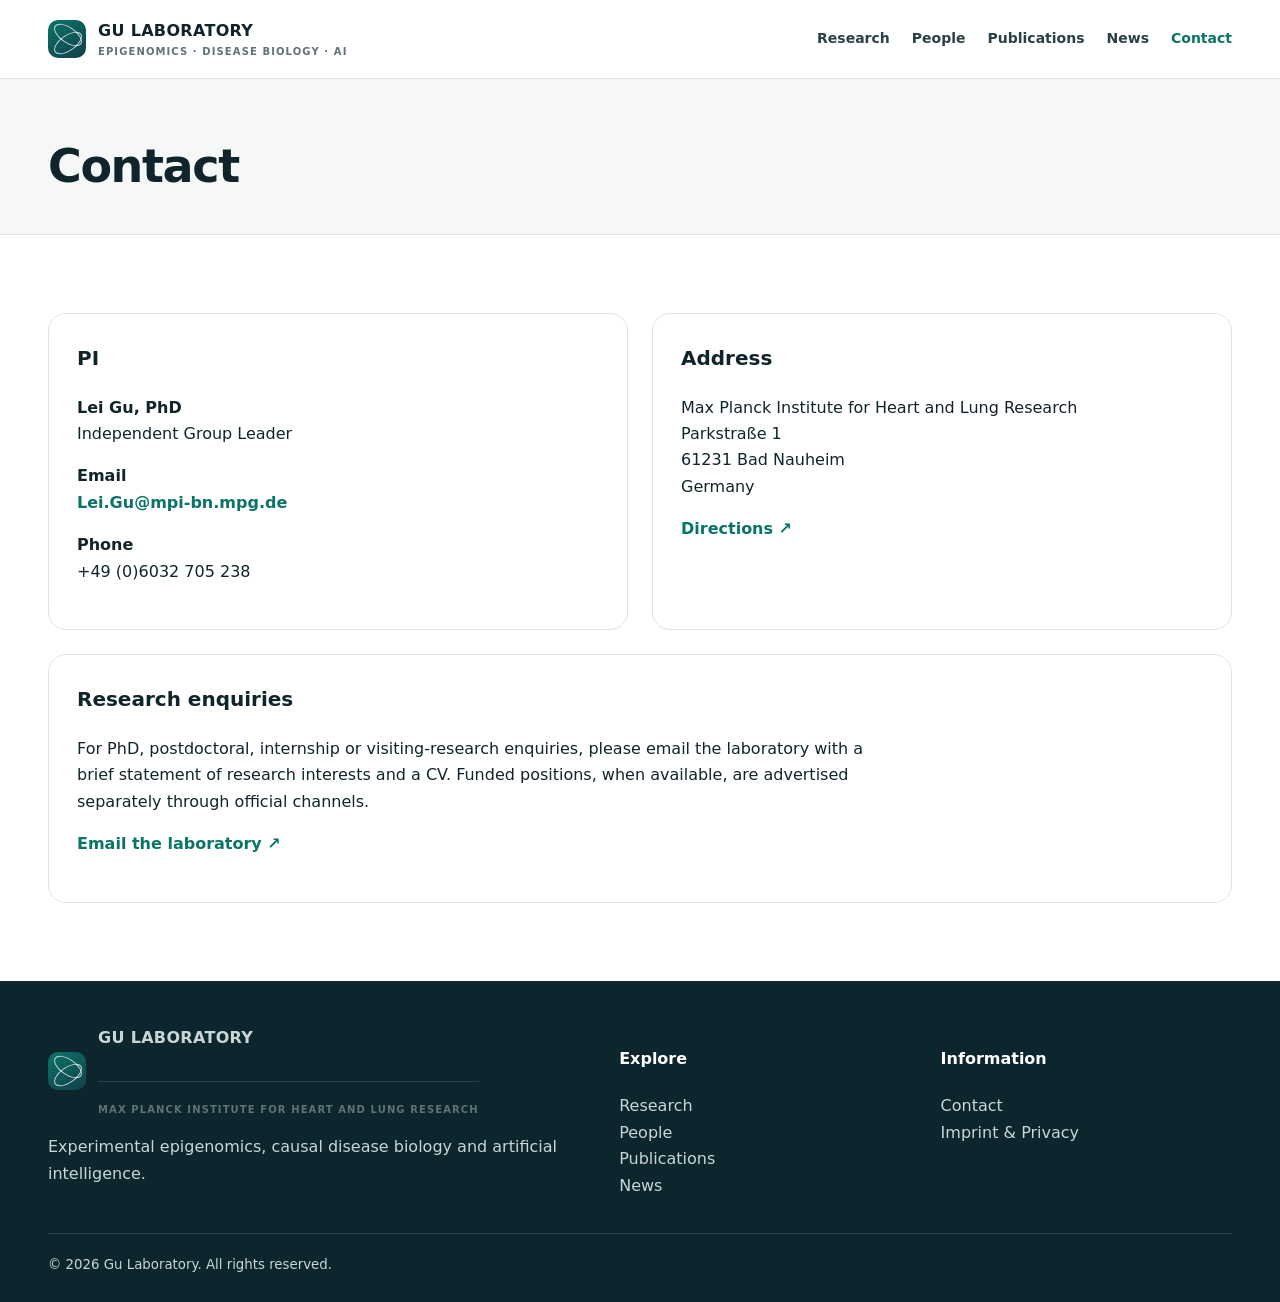
==== commit cb5c1f33: "Clean footer information links" ====
--- a/contact.html
+++ b/contact.html
@@ -16,5 +16,5 @@
   <div class="contact-box enquiries-box" id="enquiries"><h3>Research enquiries</h3><p>For PhD, postdoctoral, internship or visiting-research enquiries, please email the laboratory with a brief statement of research interests and a CV. Funded positions, when available, are advertised separately through official channels.</p><p><a class="text-link" href="mailto:Lei.Gu@mpi-bn.mpg.de?subject=Research%20enquiry">Email the laboratory ↗</a></p></div>
 </div></section>
 </main>
-<footer class="footer"><div class="wrap"><div class="footer-grid"><div><a class="brand" href="index.html"><i class="mark"></i><span>GU LABORATORY<small>Max Planck Institute for Heart and Lung Research</small></span></a><p>Experimental epigenomics, causal disease biology and artificial intelligence.</p></div><div><h4>Explore</h4><a href="research.html">Research</a><br><a href="people.html">People</a><br><a href="publications.html">Publications</a><br><a href="news.html">News</a></div><div><h4>Information</h4><br><a href="contact.html">Contact</a><br><a href="legal.html">Imprint & Privacy</a></div></div><small>© 2026 Gu Laboratory. All rights reserved.</small></div></footer><script src="assets/script.js"></script>
+<footer class="footer"><div class="wrap"><div class="footer-grid"><div><a class="brand" href="index.html"><i class="mark"></i><span>GU LABORATORY<small>Max Planck Institute for Heart and Lung Research</small></span></a><p>Experimental epigenomics, causal disease biology and artificial intelligence.</p></div><div><h4>Explore</h4><a href="research.html">Research</a><br><a href="people.html">People</a><br><a href="publications.html">Publications</a><br><a href="news.html">News</a></div><div><h4>Information</h4><a href="contact.html">Contact</a><br><a href="legal.html">Imprint & Privacy</a></div></div><small>© 2026 Gu Laboratory. All rights reserved.</small></div></footer><script src="assets/script.js"></script>
 </body></html>
--- a/assets/styles.css
+++ b/assets/styles.css
@@ -5,3 +5,6 @@
 @media(max-width:560px){.wrap{padding:0 20px}.section{padding:60px 0}.hero-inner{padding:70px 0}.hero p{font-size:17px}.grid.cols-4{grid-template-columns:1fr}.pipeline{gap:7px}.pipeline span{font-size:10px}.metric-row{grid-template-columns:1fr}.section-head{display:flex}.program{grid-template-columns:1fr}.program .meta{grid-column:auto}.pi{padding:30px}.pi aside{border-left:0;border-top:1px solid rgba(255,255,255,.2);padding:20px 0 0}.footer-grid{grid-template-columns:1fr}.page-hero{padding:50px 0 34px}.news-archive-grid{grid-template-columns:1fr}}
 .news-timeline{padding-top:52px}.news-year{margin-bottom:54px}.news-year>h2{font-size:24px;line-height:1;margin:0 0 14px;font-weight:760;letter-spacing:-.02em}.news-row{display:grid;grid-template-columns:150px minmax(0,1fr);gap:24px;align-items:start;padding:18px 0;border-top:1px solid var(--line)}.news-row.with-thumb{grid-template-columns:150px 170px minmax(0,1fr)}.news-row time{font-size:13px;color:var(--muted);padding-top:3px}.news-copy h3{font-size:18px;line-height:1.35;margin:0;font-weight:680;letter-spacing:-.01em}.news-thumb img{width:170px;aspect-ratio:4/3;object-fit:cover;border-radius:10px;border:1px solid var(--line);background:var(--paper)}
 @media(max-width:760px){.news-row,.news-row.with-thumb{grid-template-columns:1fr;gap:10px}.news-row time{padding-top:0}.news-thumb img{width:100%;max-width:360px}}
+
+.enquiries-box{grid-column:1/-1}.enquiries-box p{max-width:820px}
+@media(max-width:900px){.enquiries-box{grid-column:auto}}
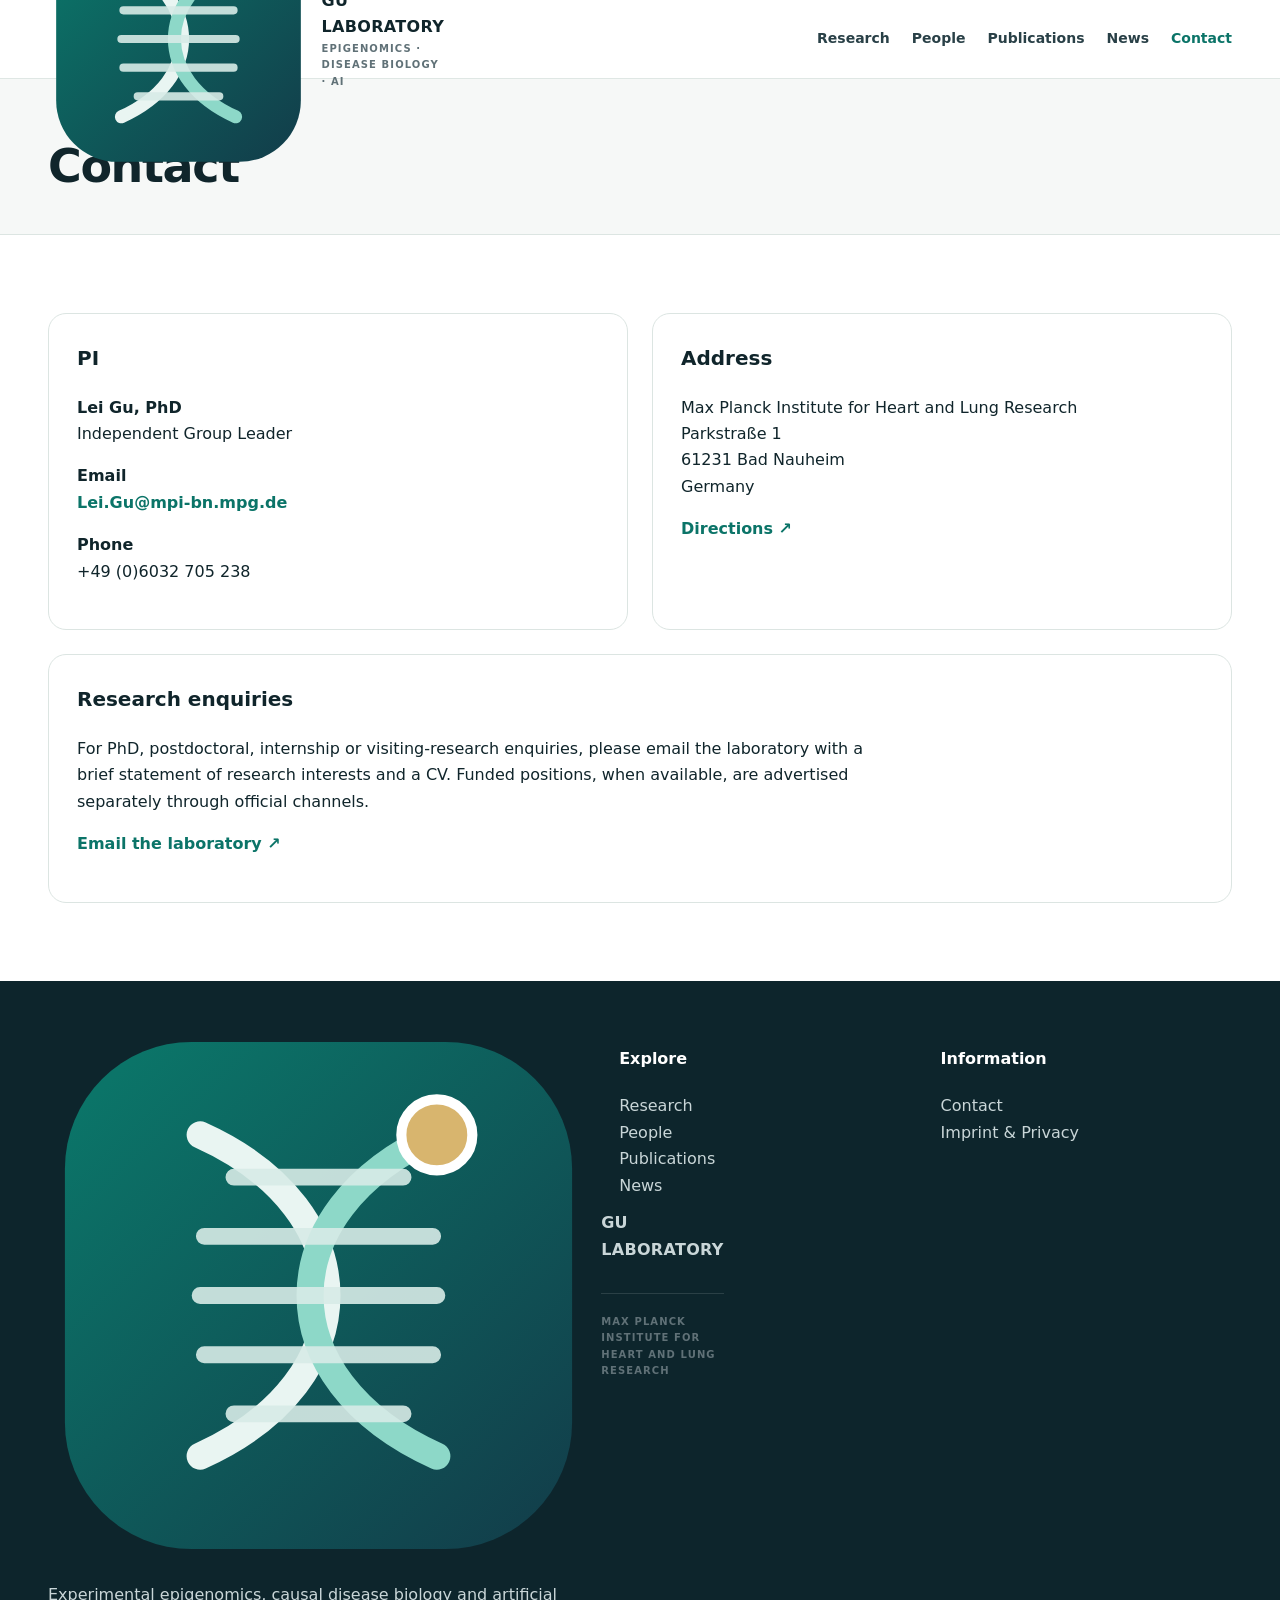
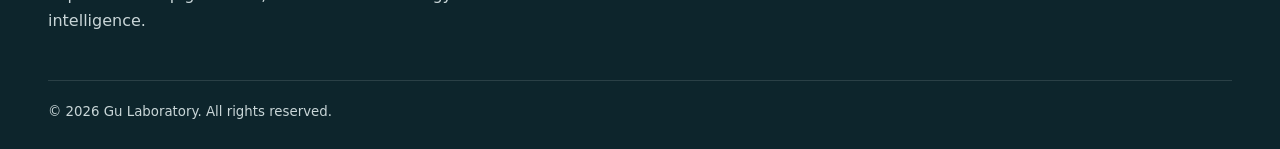
==== commit 32a656da: "Update lab brand mark" ====
--- a/contact.html
+++ b/contact.html
@@ -7,7 +7,7 @@
   <link rel="stylesheet" href="assets/styles.css">
 </head>
 <body>
-<header class="site-header"><div class="wrap nav"><a class="brand" href="index.html"><i class="mark"></i><span>GU LABORATORY<small>Epigenomics · Disease Biology · AI</small></span></a><button class="menu" aria-label="Toggle navigation">☰</button><nav class="navlinks"><a href="research.html">Research</a><a href="people.html">People</a><a href="publications.html">Publications</a><a href="news.html">News</a><a class="active" href="contact.html">Contact</a></nav></div></header>
+<header class="site-header"><div class="wrap nav"><a class="brand" href="index.html"><img class="brand-logo" src="assets/images/brand/gu-lab-mark.svg" alt="" aria-hidden="true"><span>GU LABORATORY<small>Epigenomics · Disease Biology · AI</small></span></a><button class="menu" aria-label="Toggle navigation">☰</button><nav class="navlinks"><a href="research.html">Research</a><a href="people.html">People</a><a href="publications.html">Publications</a><a href="news.html">News</a><a class="active" href="contact.html">Contact</a></nav></div></header>
 <main>
 <section class="page-hero"><div class="wrap"><h1>Contact</h1></div></section>
 <section class="section"><div class="wrap contact-grid">
@@ -16,5 +16,5 @@
   <div class="contact-box enquiries-box" id="enquiries"><h3>Research enquiries</h3><p>For PhD, postdoctoral, internship or visiting-research enquiries, please email the laboratory with a brief statement of research interests and a CV. Funded positions, when available, are advertised separately through official channels.</p><p><a class="text-link" href="mailto:Lei.Gu@mpi-bn.mpg.de?subject=Research%20enquiry">Email the laboratory ↗</a></p></div>
 </div></section>
 </main>
-<footer class="footer"><div class="wrap"><div class="footer-grid"><div><a class="brand" href="index.html"><i class="mark"></i><span>GU LABORATORY<small>Max Planck Institute for Heart and Lung Research</small></span></a><p>Experimental epigenomics, causal disease biology and artificial intelligence.</p></div><div><h4>Explore</h4><a href="research.html">Research</a><br><a href="people.html">People</a><br><a href="publications.html">Publications</a><br><a href="news.html">News</a></div><div><h4>Information</h4><a href="contact.html">Contact</a><br><a href="legal.html">Imprint & Privacy</a></div></div><small>© 2026 Gu Laboratory. All rights reserved.</small></div></footer><script src="assets/script.js"></script>
+<footer class="footer"><div class="wrap"><div class="footer-grid"><div><a class="brand" href="index.html"><img class="brand-logo" src="assets/images/brand/gu-lab-mark.svg" alt="" aria-hidden="true"><span>GU LABORATORY<small>Max Planck Institute for Heart and Lung Research</small></span></a><p>Experimental epigenomics, causal disease biology and artificial intelligence.</p></div><div><h4>Explore</h4><a href="research.html">Research</a><br><a href="people.html">People</a><br><a href="publications.html">Publications</a><br><a href="news.html">News</a></div><div><h4>Information</h4><a href="contact.html">Contact</a><br><a href="legal.html">Imprint & Privacy</a></div></div><small>© 2026 Gu Laboratory. All rights reserved.</small></div></footer><script src="assets/script.js"></script>
 </body></html>
--- a/assets/styles.css
+++ b/assets/styles.css
@@ -8,3 +8,9 @@
 
 .enquiries-box{grid-column:1/-1}.enquiries-box p{max-width:820px}
 @media(max-width:900px){.enquiries-box{grid-column:auto}}
+
+.program-side{display:flex;flex-direction:column;gap:14px;min-width:0}
+.program-image{width:100%;aspect-ratio:16/10;object-fit:cover;border:1px solid var(--line);border-radius:14px;background:var(--paper)}
+.program-side .meta{padding-top:2px}
+@media(max-width:900px){.program-side{grid-column:2}.program-image{max-width:420px}}
+@media(max-width:560px){.program-side{grid-column:auto}.program-image{max-width:none}}
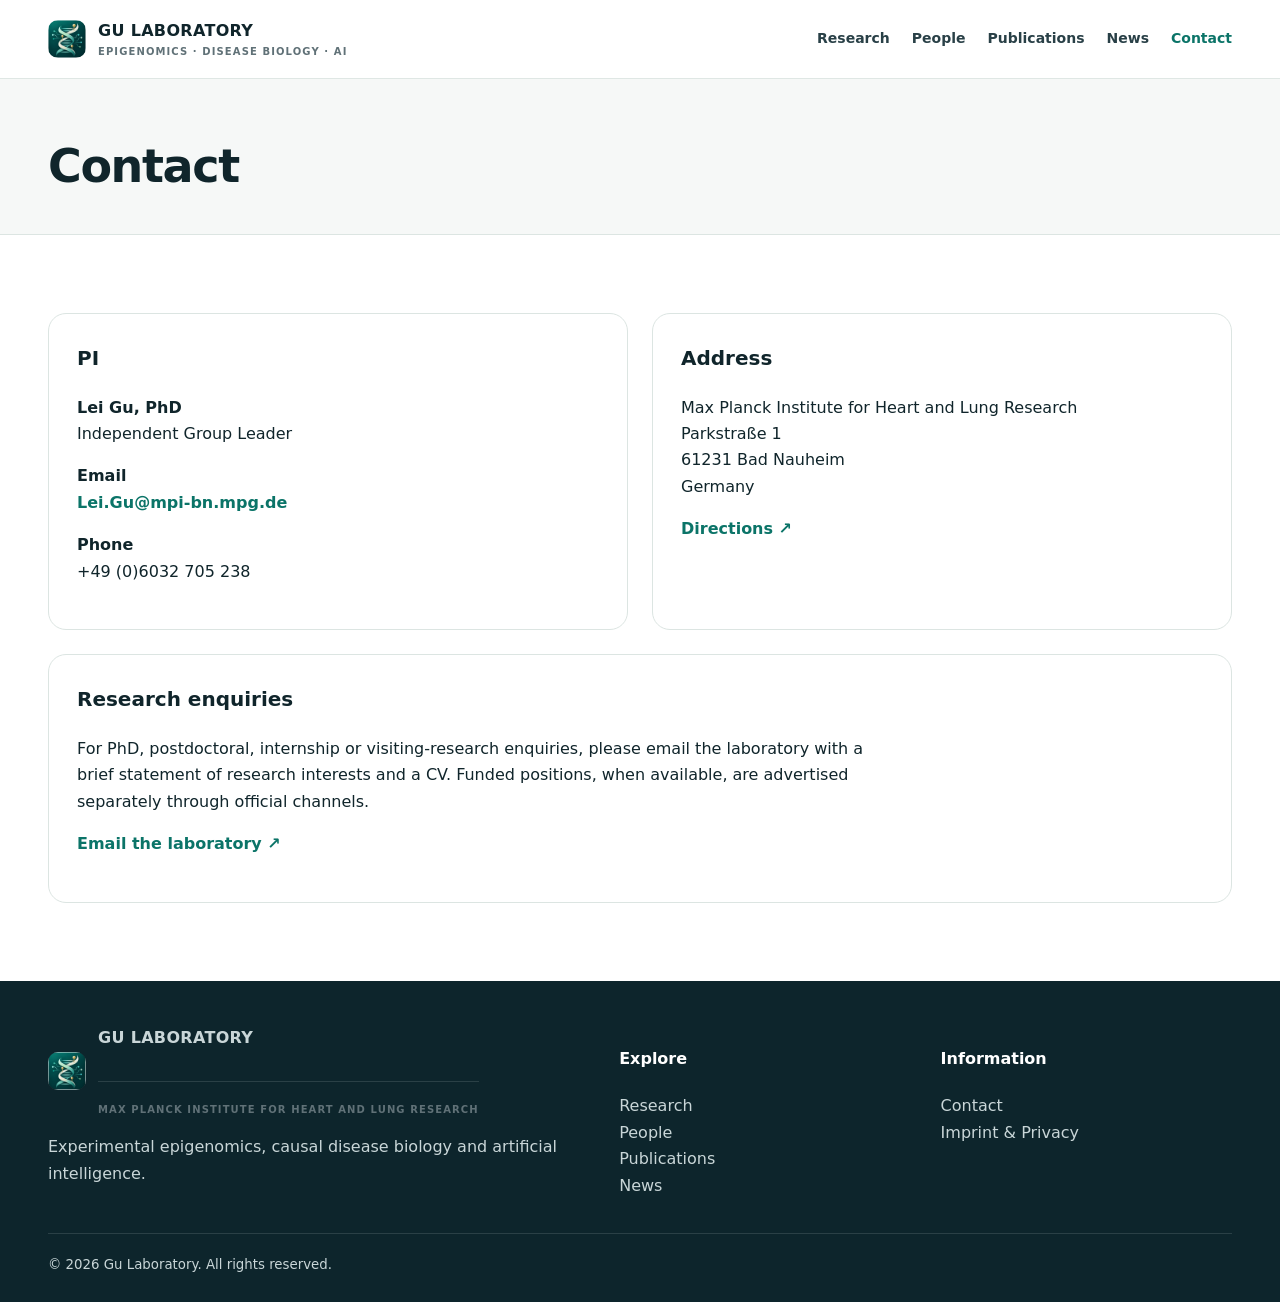
==== commit 0f9e8339: "Fix lab logo asset reference" ====
--- a/contact.html
+++ b/contact.html
@@ -7,7 +7,7 @@
   <link rel="stylesheet" href="assets/styles.css">
 </head>
 <body>
-<header class="site-header"><div class="wrap nav"><a class="brand" href="index.html"><img class="brand-logo" src="assets/images/brand/gu-lab-mark.svg" alt="" aria-hidden="true"><span>GU LABORATORY<small>Epigenomics · Disease Biology · AI</small></span></a><button class="menu" aria-label="Toggle navigation">☰</button><nav class="navlinks"><a href="research.html">Research</a><a href="people.html">People</a><a href="publications.html">Publications</a><a href="news.html">News</a><a class="active" href="contact.html">Contact</a></nav></div></header>
+<header class="site-header"><div class="wrap nav"><a class="brand" href="index.html"><img class="brand-logo" src="assets/images/brand/gu-lab-logo-temp.webp" alt="" aria-hidden="true"><span>GU LABORATORY<small>Epigenomics · Disease Biology · AI</small></span></a><button class="menu" aria-label="Toggle navigation">☰</button><nav class="navlinks"><a href="research.html">Research</a><a href="people.html">People</a><a href="publications.html">Publications</a><a href="news.html">News</a><a class="active" href="contact.html">Contact</a></nav></div></header>
 <main>
 <section class="page-hero"><div class="wrap"><h1>Contact</h1></div></section>
 <section class="section"><div class="wrap contact-grid">
@@ -16,5 +16,5 @@
   <div class="contact-box enquiries-box" id="enquiries"><h3>Research enquiries</h3><p>For PhD, postdoctoral, internship or visiting-research enquiries, please email the laboratory with a brief statement of research interests and a CV. Funded positions, when available, are advertised separately through official channels.</p><p><a class="text-link" href="mailto:Lei.Gu@mpi-bn.mpg.de?subject=Research%20enquiry">Email the laboratory ↗</a></p></div>
 </div></section>
 </main>
-<footer class="footer"><div class="wrap"><div class="footer-grid"><div><a class="brand" href="index.html"><img class="brand-logo" src="assets/images/brand/gu-lab-mark.svg" alt="" aria-hidden="true"><span>GU LABORATORY<small>Max Planck Institute for Heart and Lung Research</small></span></a><p>Experimental epigenomics, causal disease biology and artificial intelligence.</p></div><div><h4>Explore</h4><a href="research.html">Research</a><br><a href="people.html">People</a><br><a href="publications.html">Publications</a><br><a href="news.html">News</a></div><div><h4>Information</h4><a href="contact.html">Contact</a><br><a href="legal.html">Imprint & Privacy</a></div></div><small>© 2026 Gu Laboratory. All rights reserved.</small></div></footer><script src="assets/script.js"></script>
+<footer class="footer"><div class="wrap"><div class="footer-grid"><div><a class="brand" href="index.html"><img class="brand-logo" src="assets/images/brand/gu-lab-logo-temp.webp" alt="" aria-hidden="true"><span>GU LABORATORY<small>Max Planck Institute for Heart and Lung Research</small></span></a><p>Experimental epigenomics, causal disease biology and artificial intelligence.</p></div><div><h4>Explore</h4><a href="research.html">Research</a><br><a href="people.html">People</a><br><a href="publications.html">Publications</a><br><a href="news.html">News</a></div><div><h4>Information</h4><a href="contact.html">Contact</a><br><a href="legal.html">Imprint & Privacy</a></div></div><small>© 2026 Gu Laboratory. All rights reserved.</small></div></footer><script src="assets/script.js"></script>
 </body></html>
--- a/assets/styles.css
+++ b/assets/styles.css
@@ -1,5 +1,5 @@
 :root{--ink:#10252b;--muted:#607177;--paper:#f6f8f7;--white:#fff;--teal:#0b7468;--teal2:#3aa894;--line:#dce5e2;--navy:#123a46;--max:1240px;--radius:18px;--shadow:none}
-*{box-sizing:border-box}html{scroll-behavior:smooth}body{margin:0;font-family:Inter,ui-sans-serif,system-ui,-apple-system,BlinkMacSystemFont,"Segoe UI",sans-serif;color:var(--ink);background:var(--white);line-height:1.65}a{color:inherit}img{max-width:100%;display:block}.wrap{max-width:var(--max);margin:auto;padding:0 28px}.site-header{position:sticky;top:0;z-index:50;background:rgba(255,255,255,.96);backdrop-filter:blur(12px);border-bottom:1px solid rgba(220,229,226,.9)}.nav{height:78px;display:flex;align-items:center;justify-content:space-between;gap:24px}.brand{text-decoration:none;display:flex;align-items:center;gap:12px;font-weight:800;letter-spacing:.02em}.mark{width:38px;height:38px;border-radius:10px;background:linear-gradient(145deg,var(--teal),#123f4b);position:relative;overflow:hidden}.mark:before,.mark:after{content:"";position:absolute;border:1px solid rgba(255,255,255,.75);border-radius:50%;width:30px;height:14px;left:4px}.mark:before{top:7px;transform:rotate(35deg)}.mark:after{bottom:7px;transform:rotate(-35deg)}.brand span small{display:block;font-size:10px;color:var(--muted);font-weight:700;letter-spacing:.11em;text-transform:uppercase}.navlinks{display:flex;align-items:center;gap:22px}.navlinks a{text-decoration:none;font-size:14px;font-weight:650;color:#294047}.navlinks a:hover,.navlinks a.active{color:var(--teal)}.menu{display:none;border:0;background:none;font-size:28px}.hero{min-height:620px;display:grid;align-items:center;background:radial-gradient(circle at 82% 35%,rgba(58,168,148,.24),transparent 24%),linear-gradient(120deg,#071f26 0%,#0d3540 55%,#0b7468 100%)}.hero-inner{padding:82px 0;color:white;max-width:940px}.eyebrow{font-size:12px;letter-spacing:.14em;text-transform:uppercase;font-weight:800;color:#8dd8c8}.hero h1{font-family:inherit;font-weight:760;font-size:clamp(44px,6vw,72px);line-height:1.03;letter-spacing:-.04em;margin:16px 0 26px}.hero p{font-size:19px;max-width:860px;color:#d9e7e5}.actions{display:flex;gap:12px;flex-wrap:wrap;margin-top:34px}.btn{display:inline-flex;align-items:center;justify-content:center;text-decoration:none;border-radius:999px;padding:12px 20px;font-size:14px;font-weight:800;border:1px solid transparent}.btn.primary{background:#fff;color:var(--ink)}.btn.ghost{border-color:rgba(255,255,255,.5);color:#fff}.btn.dark{background:var(--ink);color:white}.pipeline{display:flex;align-items:center;gap:10px;flex-wrap:wrap;margin-top:26px;padding:12px 16px;border:1px solid rgba(255,255,255,.22);border-radius:12px;background:rgba(255,255,255,.05);width:max-content;max-width:100%}.pipeline span{font-size:12px;font-weight:850;letter-spacing:.07em;text-transform:uppercase;color:#e7f5f2}.pipeline b{font-weight:600;color:#78cdbc}.section{padding:78px 0}.section.soft{background:var(--paper)}.section-head{display:flex;justify-content:space-between;align-items:center;gap:24px;margin-bottom:28px}.section-head h2,.page-hero h1{font-family:inherit;font-size:clamp(30px,4vw,46px);font-weight:760;line-height:1.1;letter-spacing:-.03em;margin:0}.section-head p{max-width:570px;color:var(--muted);margin:0}.grid{display:grid;gap:20px}.grid.cols-4{grid-template-columns:repeat(4,1fr)}.grid.cols-3{grid-template-columns:repeat(3,1fr)}.grid.cols-2{grid-template-columns:repeat(2,1fr)}.card{border:1px solid var(--line);border-radius:var(--radius);padding:28px;background:#fff;box-shadow:none}.card h3{font-size:20px;margin:8px 0 10px}.card p{margin:0;color:var(--muted)}.number{font-size:12px;font-weight:900;color:var(--teal);letter-spacing:.1em}.research-card{min-height:295px;display:flex;flex-direction:column}.research-card .arrow{margin-top:auto;padding-top:24px;color:var(--teal);font-weight:800}.highlight-card{display:flex;flex-direction:column;min-height:275px}.highlight-card small{display:block;margin-top:auto;padding-top:22px;color:#53686e;font-weight:800;letter-spacing:.01em}.status{display:inline-block;width:max-content;border-radius:999px;padding:4px 8px;font-size:10px;font-weight:850;letter-spacing:.05em;text-transform:uppercase;margin:2px 0 6px}.status.established{background:#e6f4ef;color:#08685d}.status.review{background:#eef2f8;color:#385577}.status.development{background:#f7f1e7;color:#7a5a25}.status.planned{background:#f1eef6;color:#69517b}.metric-row{display:grid;grid-template-columns:repeat(4,1fr);gap:1px;background:var(--line);border:1px solid var(--line);border-radius:var(--radius);overflow:hidden}.metric{background:#fff;padding:30px}.metric strong{display:block;font-family:inherit;font-size:34px;font-weight:760}.metric span{font-size:13px;color:var(--muted)}.split{display:grid;grid-template-columns:1.05fr .95fr;gap:54px;align-items:center}.quote-panel{background:var(--navy);color:#fff;border-radius:20px;padding:42px;box-shadow:none}.quote-panel h2{font-family:inherit;font-size:32px;font-weight:720;line-height:1.18;letter-spacing:-.02em;margin:0 0 16px}.quote-panel p{color:#d6e3e4}.news-card time{font-size:12px;color:var(--teal);font-weight:800;letter-spacing:.06em}.news-card h3{font-size:20px}.news-archive-grid{display:grid;grid-template-columns:repeat(3,minmax(0,1fr));gap:14px}.news-archive-grid figure{margin:0;background:#fff;border:1px solid var(--line);border-radius:14px;overflow:hidden}.news-archive-grid img{width:100%;aspect-ratio:4/3;object-fit:cover;object-position:center}.text-link{font-weight:800;color:var(--teal);text-decoration:none}.page-hero{padding:62px 0 42px;background:var(--paper);border-bottom:1px solid var(--line)}.page-hero p{font-size:17px;color:var(--muted);max-width:880px}.pill{display:inline-block;border:1px solid #b8d9d2;color:var(--teal);padding:6px 11px;border-radius:999px;font-size:11px;font-weight:850;letter-spacing:.07em;text-transform:uppercase}.program{padding:36px 0;border-top:1px solid var(--line);display:grid;grid-template-columns:70px 1fr 350px;gap:30px}.program h2{font-family:inherit;margin:0;font-size:28px;font-weight:720;letter-spacing:-.02em}.program p{color:var(--muted);margin:8px 0 14px}.program .meta{font-size:13px;color:#4f656b;line-height:1.9}.program .meta .status{margin-right:5px}.people-grid{display:grid;grid-template-columns:repeat(3,1fr);gap:18px}.person{border-top:2px solid var(--teal);border-radius:0 0 var(--radius) var(--radius);background:var(--paper);padding:25px;min-height:170px}.person h3{margin:0 0 3px}.role{font-size:13px;color:var(--teal);font-weight:800}.person p{font-size:14px;color:var(--muted)}.pi{display:grid;grid-template-columns:1.1fr .9fr;gap:24px;background:var(--navy);color:white;border-radius:20px;padding:42px;margin-bottom:42px}.pi p{color:#d6e3e4}.pi aside{border-left:1px solid rgba(255,255,255,.2);padding-left:28px}.pi aside div{margin-bottom:16px}.pi small{display:block;color:#8fd3c6;text-transform:uppercase;letter-spacing:.08em;font-weight:800}.pub-toolbar{display:flex;gap:8px;flex-wrap:wrap;margin-bottom:26px}.filter{border:1px solid var(--line);background:white;padding:8px 13px;border-radius:999px;font-weight:750;cursor:pointer}.filter.active{background:var(--ink);color:white}.pub{padding:24px 0;border-top:1px solid var(--line);display:grid;grid-template-columns:72px 1fr 120px;gap:18px}.pub .year{font-weight:900;color:var(--teal)}.pub h3{font-size:18px;margin:0 0 5px}.pub p{margin:0;color:var(--muted);font-size:14px}.journal{text-align:right;font-size:12px;font-weight:800;letter-spacing:.03em}.notice{border-left:3px solid var(--teal);background:#f0f7f5;padding:16px 18px;border-radius:0 10px 10px 0;color:#43585e}.contact-grid{display:grid;grid-template-columns:1fr 1fr;gap:24px}.contact-box{border:1px solid var(--line);border-radius:var(--radius);padding:28px}.contact-box h3{margin-top:0;font-size:20px}.footer{background:#0d252c;color:#c9d6d8;padding:44px 0 26px}.footer-grid{display:grid;grid-template-columns:1.3fr repeat(2,.7fr);gap:30px}.footer a{color:#c9d6d8;text-decoration:none}.footer h4{color:#fff}.footer small{display:block;border-top:1px solid rgba(255,255,255,.12);padding-top:20px;margin-top:30px}.prose{max-width:860px}.prose h2{font-family:inherit;font-size:25px;font-weight:720;letter-spacing:-.015em;margin-top:38px}.prose p,.prose li{color:#4f6268}.tagline{font-family:inherit;font-size:27px;font-weight:680;line-height:1.3;letter-spacing:-.02em}.hide{display:none!important}
+*{box-sizing:border-box}html{scroll-behavior:smooth}body{margin:0;font-family:Inter,ui-sans-serif,system-ui,-apple-system,BlinkMacSystemFont,"Segoe UI",sans-serif;color:var(--ink);background:var(--white);line-height:1.65}a{color:inherit}img{max-width:100%;display:block}.wrap{max-width:var(--max);margin:auto;padding:0 28px}.site-header{position:sticky;top:0;z-index:50;background:rgba(255,255,255,.96);backdrop-filter:blur(12px);border-bottom:1px solid rgba(220,229,226,.9)}.nav{height:78px;display:flex;align-items:center;justify-content:space-between;gap:24px}.brand{text-decoration:none;display:flex;align-items:center;gap:12px;font-weight:800;letter-spacing:.02em}.brand-logo{width:38px;height:38px;display:block;flex:0 0 38px;border-radius:10px}.mark{width:38px;height:38px;border-radius:10px;background:linear-gradient(145deg,var(--teal),#123f4b);position:relative;overflow:hidden}.mark:before,.mark:after{content:"";position:absolute;border:1px solid rgba(255,255,255,.75);border-radius:50%;width:30px;height:14px;left:4px}.mark:before{top:7px;transform:rotate(35deg)}.mark:after{bottom:7px;transform:rotate(-35deg)}.brand span small{display:block;font-size:10px;color:var(--muted);font-weight:700;letter-spacing:.11em;text-transform:uppercase}.navlinks{display:flex;align-items:center;gap:22px}.navlinks a{text-decoration:none;font-size:14px;font-weight:650;color:#294047}.navlinks a:hover,.navlinks a.active{color:var(--teal)}.menu{display:none;border:0;background:none;font-size:28px}.hero{min-height:620px;display:grid;align-items:center;background:radial-gradient(circle at 82% 35%,rgba(58,168,148,.24),transparent 24%),linear-gradient(120deg,#071f26 0%,#0d3540 55%,#0b7468 100%)}.hero-inner{padding:82px 0;color:white;max-width:940px}.eyebrow{font-size:12px;letter-spacing:.14em;text-transform:uppercase;font-weight:800;color:#8dd8c8}.hero h1{font-family:inherit;font-weight:760;font-size:clamp(44px,6vw,72px);line-height:1.03;letter-spacing:-.04em;margin:16px 0 26px}.hero p{font-size:19px;max-width:860px;color:#d9e7e5}.actions{display:flex;gap:12px;flex-wrap:wrap;margin-top:34px}.btn{display:inline-flex;align-items:center;justify-content:center;text-decoration:none;border-radius:999px;padding:12px 20px;font-size:14px;font-weight:800;border:1px solid transparent}.btn.primary{background:#fff;color:var(--ink)}.btn.ghost{border-color:rgba(255,255,255,.5);color:#fff}.btn.dark{background:var(--ink);color:white}.pipeline{display:flex;align-items:center;gap:10px;flex-wrap:wrap;margin-top:26px;padding:12px 16px;border:1px solid rgba(255,255,255,.22);border-radius:12px;background:rgba(255,255,255,.05);width:max-content;max-width:100%}.pipeline span{font-size:12px;font-weight:850;letter-spacing:.07em;text-transform:uppercase;color:#e7f5f2}.pipeline b{font-weight:600;color:#78cdbc}.section{padding:78px 0}.section.soft{background:var(--paper)}.section-head{display:flex;justify-content:space-between;align-items:center;gap:24px;margin-bottom:28px}.section-head h2,.page-hero h1{font-family:inherit;font-size:clamp(30px,4vw,46px);font-weight:760;line-height:1.1;letter-spacing:-.03em;margin:0}.section-head p{max-width:570px;color:var(--muted);margin:0}.grid{display:grid;gap:20px}.grid.cols-4{grid-template-columns:repeat(4,1fr)}.grid.cols-3{grid-template-columns:repeat(3,1fr)}.grid.cols-2{grid-template-columns:repeat(2,1fr)}.card{border:1px solid var(--line);border-radius:var(--radius);padding:28px;background:#fff;box-shadow:none}.card h3{font-size:20px;margin:8px 0 10px}.card p{margin:0;color:var(--muted)}.number{font-size:12px;font-weight:900;color:var(--teal);letter-spacing:.1em}.research-card{min-height:295px;display:flex;flex-direction:column}.research-card .arrow{margin-top:auto;padding-top:24px;color:var(--teal);font-weight:800}.highlight-card{display:flex;flex-direction:column;min-height:275px}.highlight-card small{display:block;margin-top:auto;padding-top:22px;color:#53686e;font-weight:800;letter-spacing:.01em}.status{display:inline-block;width:max-content;border-radius:999px;padding:4px 8px;font-size:10px;font-weight:850;letter-spacing:.05em;text-transform:uppercase;margin:2px 0 6px}.status.established{background:#e6f4ef;color:#08685d}.status.review{background:#eef2f8;color:#385577}.status.development{background:#f7f1e7;color:#7a5a25}.status.planned{background:#f1eef6;color:#69517b}.metric-row{display:grid;grid-template-columns:repeat(4,1fr);gap:1px;background:var(--line);border:1px solid var(--line);border-radius:var(--radius);overflow:hidden}.metric{background:#fff;padding:30px}.metric strong{display:block;font-family:inherit;font-size:34px;font-weight:760}.metric span{font-size:13px;color:var(--muted)}.split{display:grid;grid-template-columns:1.05fr .95fr;gap:54px;align-items:center}.quote-panel{background:var(--navy);color:#fff;border-radius:20px;padding:42px;box-shadow:none}.quote-panel h2{font-family:inherit;font-size:32px;font-weight:720;line-height:1.18;letter-spacing:-.02em;margin:0 0 16px}.quote-panel p{color:#d6e3e4}.news-card time{font-size:12px;color:var(--teal);font-weight:800;letter-spacing:.06em}.news-card h3{font-size:20px}.news-archive-grid{display:grid;grid-template-columns:repeat(3,minmax(0,1fr));gap:14px}.news-archive-grid figure{margin:0;background:#fff;border:1px solid var(--line);border-radius:14px;overflow:hidden}.news-archive-grid img{width:100%;aspect-ratio:4/3;object-fit:cover;object-position:center}.text-link{font-weight:800;color:var(--teal);text-decoration:none}.page-hero{padding:62px 0 42px;background:var(--paper);border-bottom:1px solid var(--line)}.page-hero p{font-size:17px;color:var(--muted);max-width:880px}.pill{display:inline-block;border:1px solid #b8d9d2;color:var(--teal);padding:6px 11px;border-radius:999px;font-size:11px;font-weight:850;letter-spacing:.07em;text-transform:uppercase}.program{padding:36px 0;border-top:1px solid var(--line);display:grid;grid-template-columns:70px minmax(0,1fr) 400px;gap:30px}.program h2{font-family:inherit;margin:0;font-size:28px;font-weight:720;letter-spacing:-.02em}.program p{color:var(--muted);margin:8px 0 14px}.program .meta{font-size:13px;color:#4f656b;line-height:1.9}.program .meta .status{margin-right:5px}.people-grid{display:grid;grid-template-columns:repeat(3,1fr);gap:18px}.person{border-top:2px solid var(--teal);border-radius:0 0 var(--radius) var(--radius);background:var(--paper);padding:25px;min-height:170px}.person h3{margin:0 0 3px}.role{font-size:13px;color:var(--teal);font-weight:800}.person p{font-size:14px;color:var(--muted)}.pi{display:grid;grid-template-columns:1.1fr .9fr;gap:24px;background:var(--navy);color:white;border-radius:20px;padding:42px;margin-bottom:42px}.pi p{color:#d6e3e4}.pi aside{border-left:1px solid rgba(255,255,255,.2);padding-left:28px}.pi aside div{margin-bottom:16px}.pi small{display:block;color:#8fd3c6;text-transform:uppercase;letter-spacing:.08em;font-weight:800}.pub-toolbar{display:flex;gap:8px;flex-wrap:wrap;margin-bottom:26px}.filter{border:1px solid var(--line);background:white;padding:8px 13px;border-radius:999px;font-weight:750;cursor:pointer}.filter.active{background:var(--ink);color:white}.pub{padding:24px 0;border-top:1px solid var(--line);display:grid;grid-template-columns:72px 1fr 120px;gap:18px}.pub .year{font-weight:900;color:var(--teal)}.pub h3{font-size:18px;margin:0 0 5px}.pub p{margin:0;color:var(--muted);font-size:14px}.journal{text-align:right;font-size:12px;font-weight:800;letter-spacing:.03em}.notice{border-left:3px solid var(--teal);background:#f0f7f5;padding:16px 18px;border-radius:0 10px 10px 0;color:#43585e}.contact-grid{display:grid;grid-template-columns:1fr 1fr;gap:24px}.contact-box{border:1px solid var(--line);border-radius:var(--radius);padding:28px}.contact-box h3{margin-top:0;font-size:20px}.footer{background:#0d252c;color:#c9d6d8;padding:44px 0 26px}.footer-grid{display:grid;grid-template-columns:1.3fr repeat(2,.7fr);gap:30px}.footer a{color:#c9d6d8;text-decoration:none}.footer h4{color:#fff}.footer small{display:block;border-top:1px solid rgba(255,255,255,.12);padding-top:20px;margin-top:30px}.prose{max-width:860px}.prose h2{font-family:inherit;font-size:25px;font-weight:720;letter-spacing:-.015em;margin-top:38px}.prose p,.prose li{color:#4f6268}.tagline{font-family:inherit;font-size:27px;font-weight:680;line-height:1.3;letter-spacing:-.02em}.hide{display:none!important}
 @media(max-width:1100px){.grid.cols-4{grid-template-columns:repeat(2,1fr)}.program{grid-template-columns:60px 1fr 290px}.news-archive-grid{grid-template-columns:repeat(2,minmax(0,1fr))}}
 @media(max-width:900px){.navlinks{display:none;position:absolute;top:78px;left:0;right:0;background:#fff;padding:20px 28px;border-bottom:1px solid var(--line);flex-direction:column;align-items:flex-start}.navlinks.open{display:flex}.menu{display:block}.grid.cols-3,.grid.cols-2,.people-grid,.split,.contact-grid,.pi{grid-template-columns:1fr}.metric-row{grid-template-columns:1fr 1fr}.program{grid-template-columns:50px 1fr}.program .meta{grid-column:2}.pub{grid-template-columns:60px 1fr}.journal{grid-column:2;text-align:left}.hero{min-height:590px;background-position:60% center}}
 @media(max-width:560px){.wrap{padding:0 20px}.section{padding:60px 0}.hero-inner{padding:70px 0}.hero p{font-size:17px}.grid.cols-4{grid-template-columns:1fr}.pipeline{gap:7px}.pipeline span{font-size:10px}.metric-row{grid-template-columns:1fr}.section-head{display:flex}.program{grid-template-columns:1fr}.program .meta{grid-column:auto}.pi{padding:30px}.pi aside{border-left:0;border-top:1px solid rgba(255,255,255,.2);padding:20px 0 0}.footer-grid{grid-template-columns:1fr}.page-hero{padding:50px 0 34px}.news-archive-grid{grid-template-columns:1fr}}
@@ -10,7 +10,7 @@
 @media(max-width:900px){.enquiries-box{grid-column:auto}}
 
 .program-side{display:flex;flex-direction:column;gap:14px;min-width:0}
-.program-image{width:100%;aspect-ratio:16/10;object-fit:cover;border:1px solid var(--line);border-radius:14px;background:var(--paper)}
+.program-image{width:100%;aspect-ratio:16/10;object-fit:cover;object-position:center;border:1px solid var(--line);border-radius:14px;background:#fff;padding:0;box-shadow:0 8px 24px rgba(7,31,38,.06);overflow:hidden;display:block}
 .program-side .meta{padding-top:2px}
 @media(max-width:900px){.program-side{grid-column:2}.program-image{max-width:420px}}
 @media(max-width:560px){.program-side{grid-column:auto}.program-image{max-width:none}}
